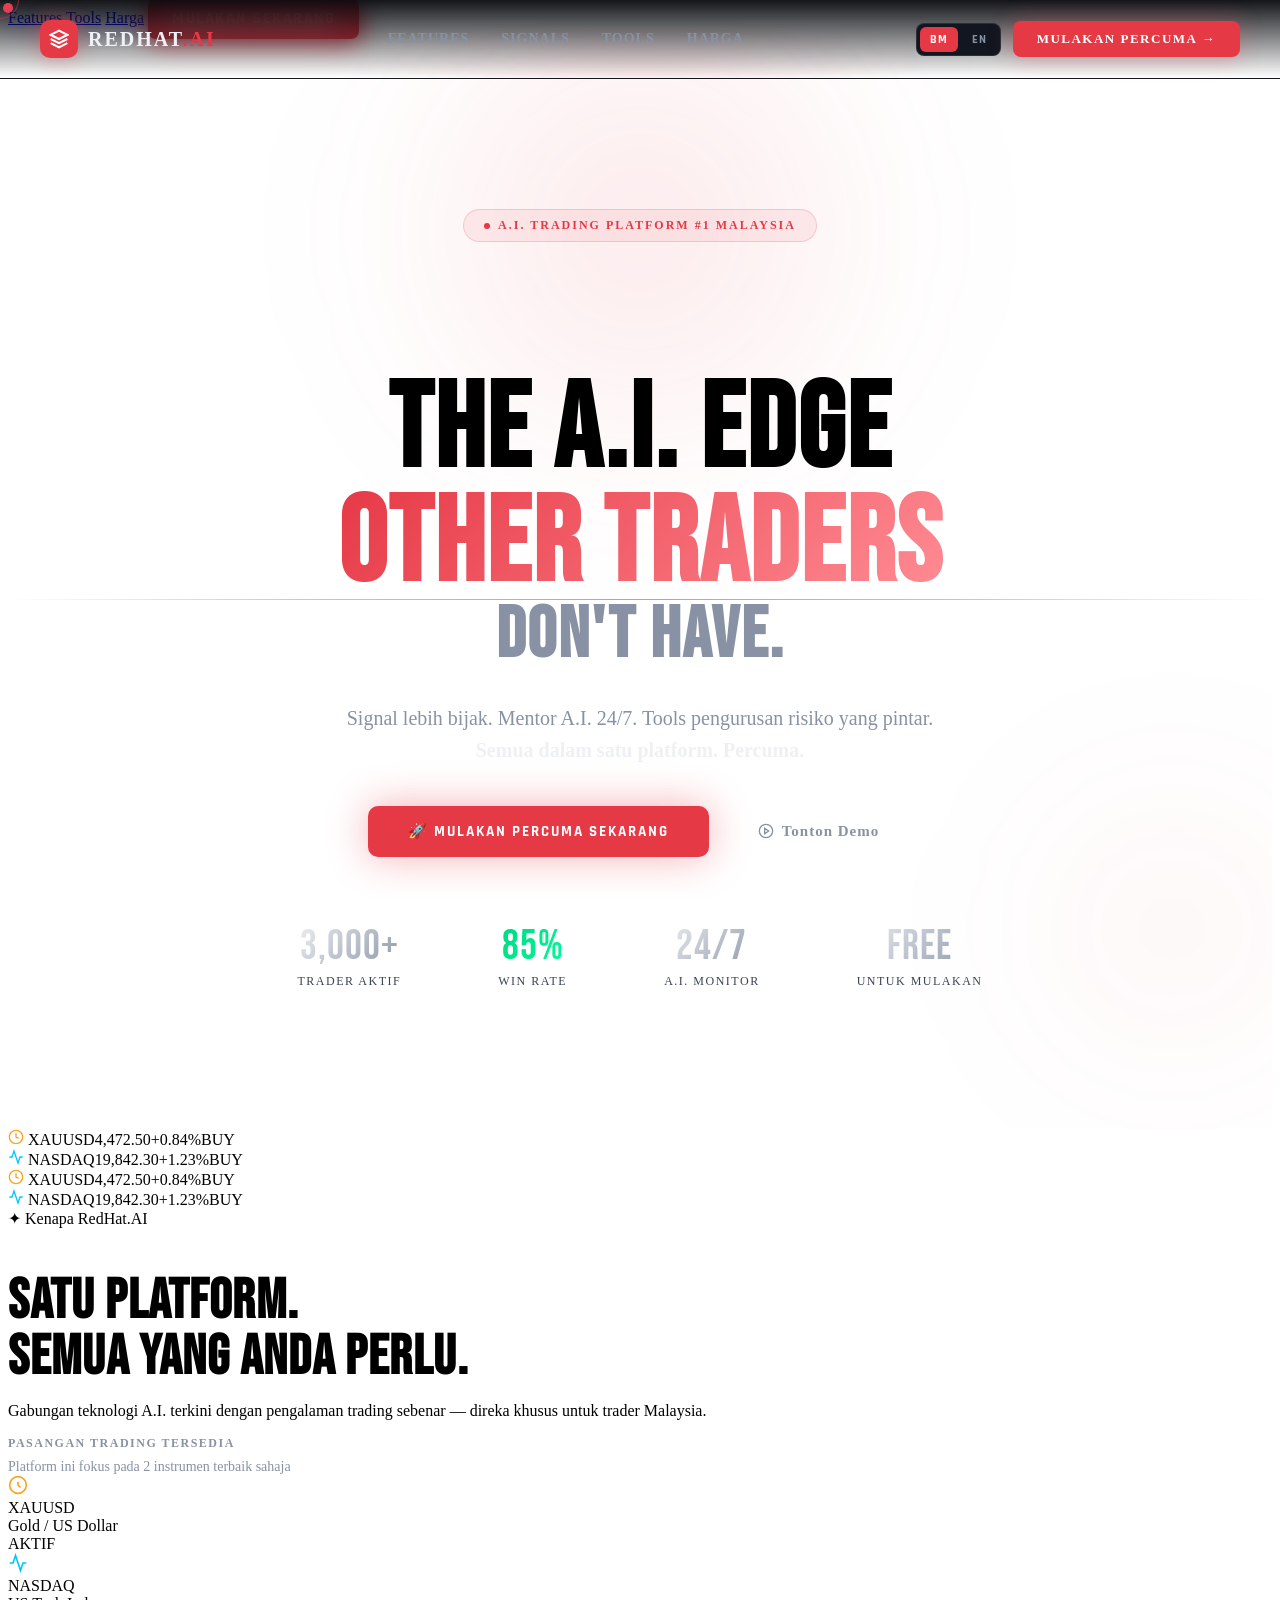
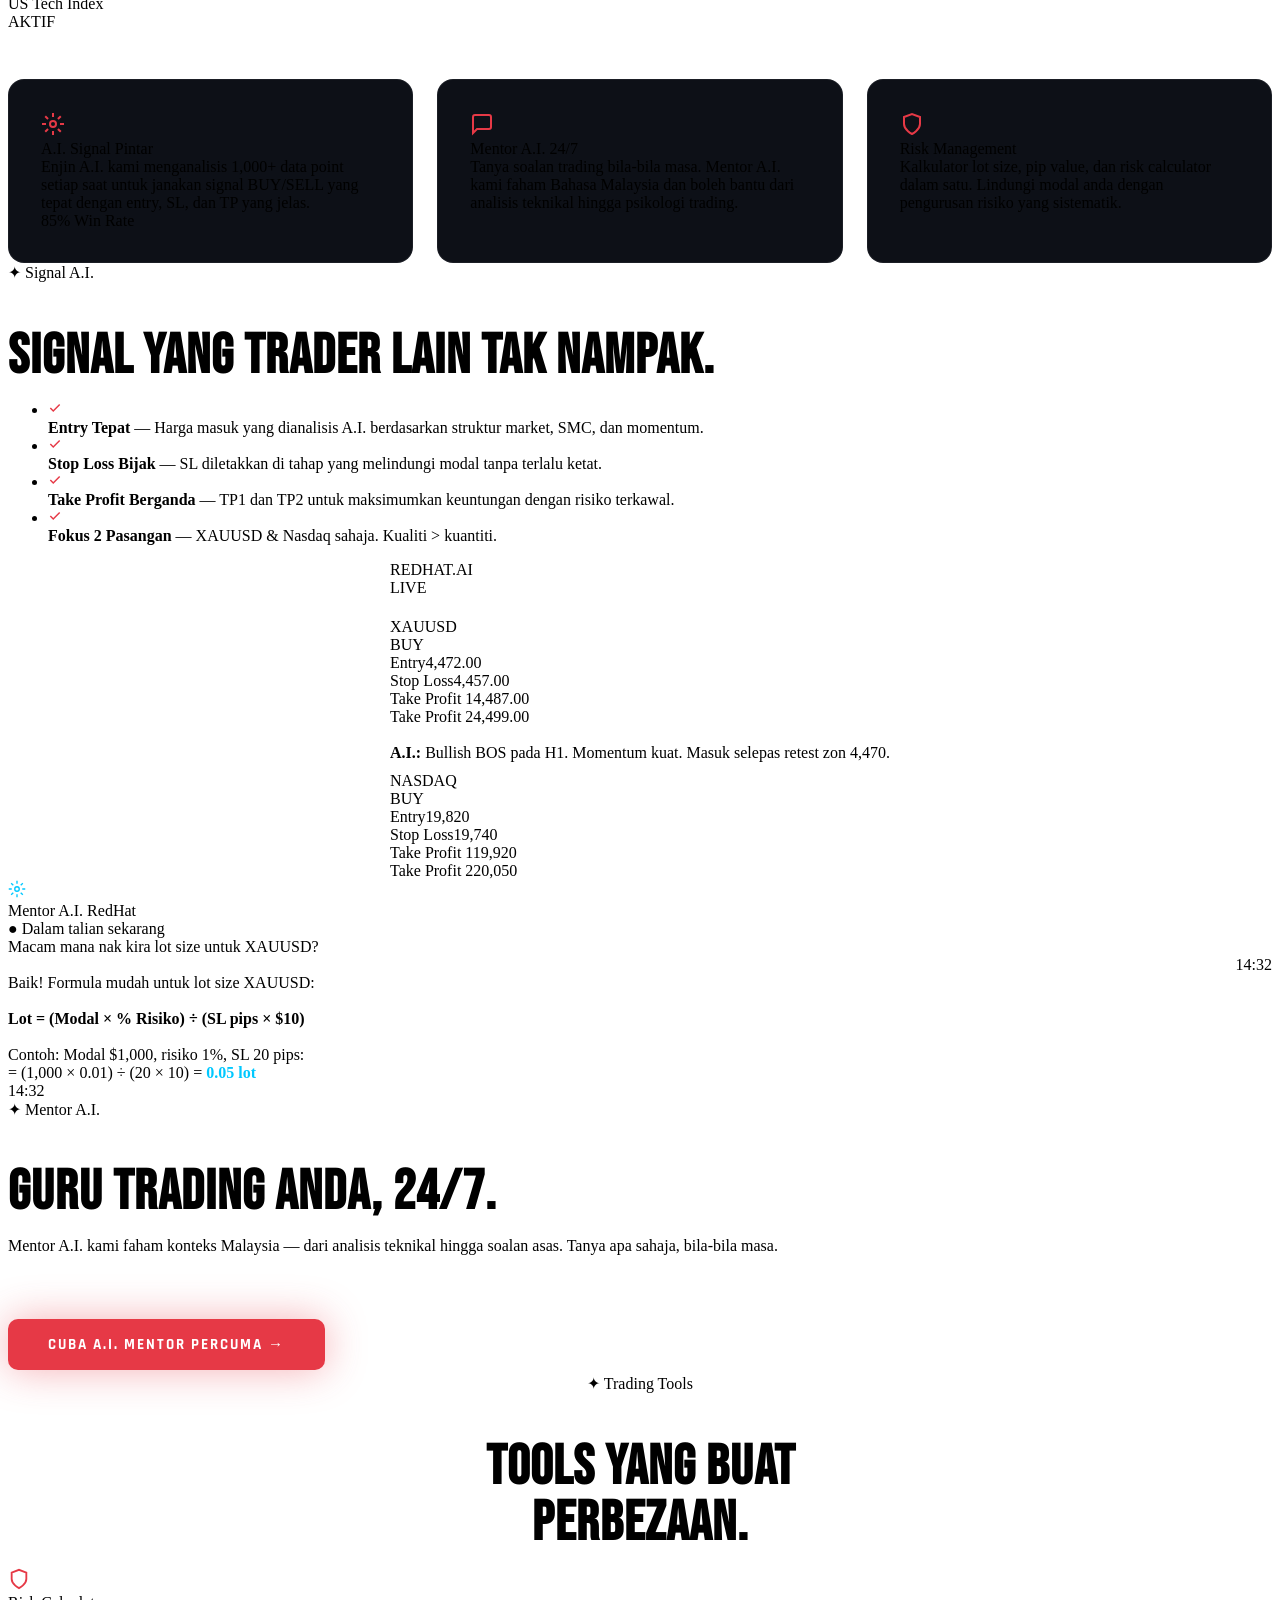
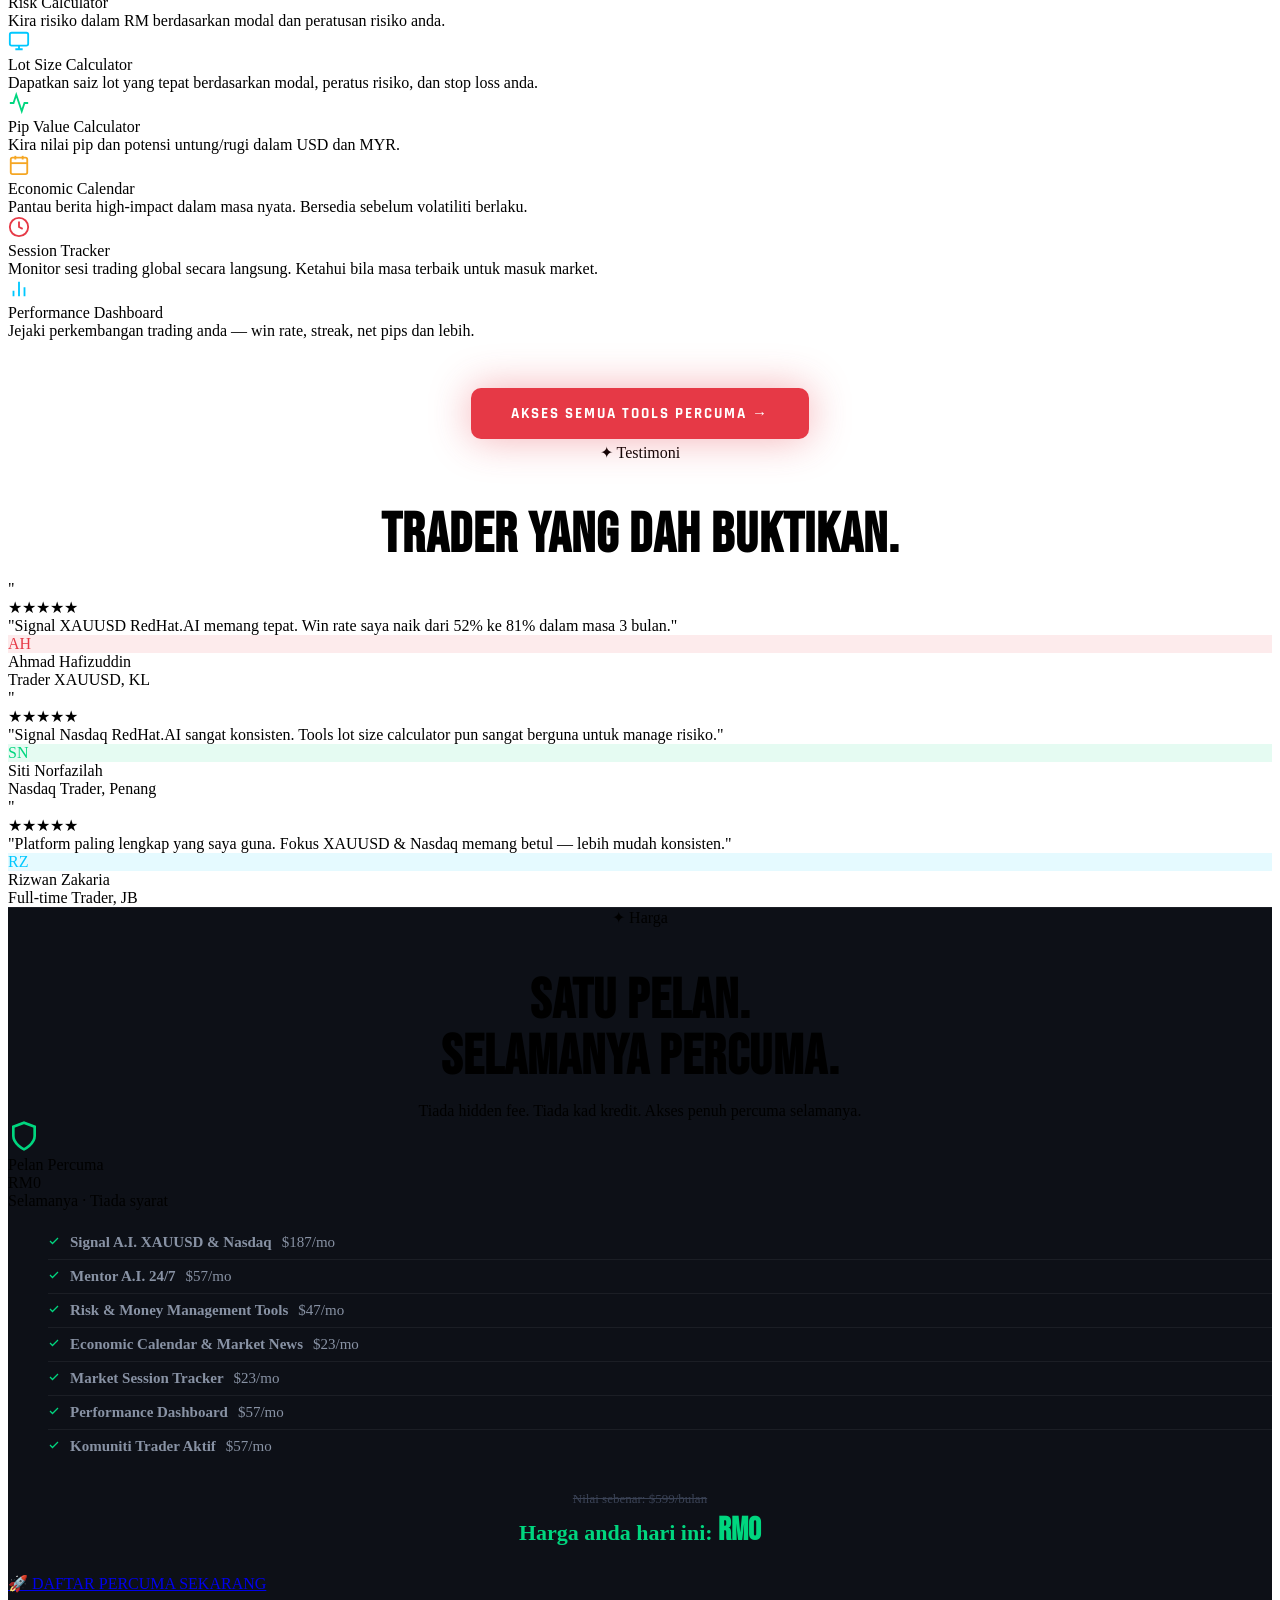
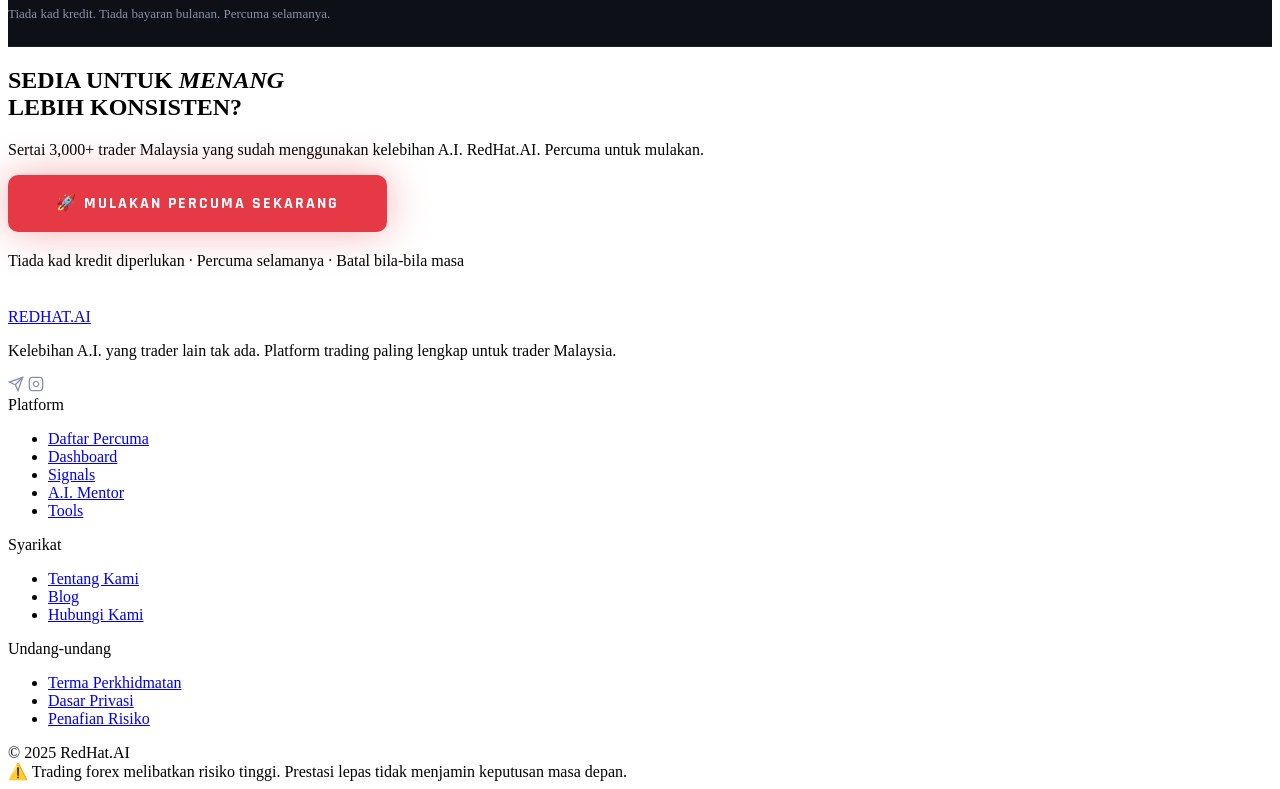
==== index.html @ 0d47ccbd "feat: initial commit — RedHat.AI trading signals platform" ====
<!DOCTYPE html>
<html lang="ms" id="htmlRoot">
<head>
<meta charset="UTF-8">
<meta name="viewport" content="width=device-width, initial-scale=1.0">
<title>RedHat.AI — The A.I. Edge Other Traders Don't Have.</title>
<meta name="description" content="Kelebihan A.I. yang trader lain tak ada. Signal lebih bijak, mentor A.I. 24/7, dan tools pengurusan risiko yang pintar — percuma. Sertai 3,000+ trader sekarang.">
<link rel="preconnect" href="https://fonts.googleapis.com">
<link href="https://fonts.googleapis.com/css2?family=Bebas+Neue&family=Rajdhani:wght@400;500;600;700&family=JetBrains+Mono:wght@400;500&display=swap" rel="stylesheet">
<link rel="stylesheet" href="css/landing.css">
</head>
<body>
<div class="cursor" id="cursor"></div>
<div class="cursor-ring" id="cursorRing"></div>

<div class="mobile-nav" id="mobileNav">
  <a href="#features" data-ms="Features" data-en="Features">Features</a>
  <a href="#tools" data-ms="Tools" data-en="Tools">Tools</a>
  <a href="#pricing" data-ms="Harga" data-en="Pricing">Harga</a>
  <a href="signup.html" class="nav-cta" style="font-family:'Rajdhani',sans-serif;font-size:16px" data-ms="Mulakan Sekarang" data-en="Get Started">Mulakan Sekarang</a>
</div>

<nav id="navbar">
  <a href="index.html" class="nav-logo">
    <div class="nav-logo-icon">
      <svg width="20" height="20" viewBox="0 0 24 24" fill="none" stroke="white" stroke-width="2.5"><path d="M12 2L2 7l10 5 10-5-10-5z"/><path d="M2 17l10 5 10-5"/><path d="M2 12l10 5 10-5"/></svg>
    </div>
    <div class="nav-logo-name">REDHAT<span>.AI</span></div>
  </a>
  <div class="nav-links">
    <a href="#features" class="nav-link" data-ms="Features" data-en="Features">Features</a>
    <a href="#signals" class="nav-link" data-ms="Signals" data-en="Signals">Signals</a>
    <a href="#tools" class="nav-link" data-ms="Tools" data-en="Tools">Tools</a>
    <a href="#pricing" class="nav-link" data-ms="Harga" data-en="Pricing">Harga</a>
  </div>
  <div class="nav-right">
    <div class="lang-switcher">
      <button class="lang-btn active" onclick="setLang('ms')">BM</button>
      <button class="lang-btn" onclick="setLang('en')">EN</button>
    </div>
    <a href="signup.html" class="nav-cta" id="navCta">Mulakan Percuma →</a>
    <div class="nav-mobile-btn" id="mobileBtn" onclick="toggleMobileNav()">
      <span></span><span></span><span></span>
    </div>
  </div>
</nav>

<!-- HERO -->
<section class="hero">
  <div class="hero-grid"></div>
  <div class="glow-orb red"></div>
  <div class="glow-orb red2"></div>
  <div class="scanline"></div>

  <div class="hero-badge">
    <div class="badge-dot"></div>
    <span class="badge-text" data-ms="A.I. Trading Platform #1 Malaysia" data-en="Malaysia's #1 A.I. Trading Platform">A.I. Trading Platform #1 Malaysia</span>
  </div>

  <h1 class="hero-title">
    THE A.I. EDGE
    <span class="line2">OTHER TRADERS</span>
    <span class="line3">DON'T HAVE.</span>
  </h1>

  <p class="hero-sub">
    <span data-ms="Signal lebih bijak. Mentor A.I. 24/7. Tools pengurusan risiko yang pintar." data-en="Smarter signals. 24/7 A.I. Mentor. Intelligent risk management tools.">Signal lebih bijak. Mentor A.I. 24/7. Tools pengurusan risiko yang pintar.</span><br>
    <strong data-ms="Semua dalam satu platform. Percuma." data-en="All in one platform. Completely free.">Semua dalam satu platform. Percuma.</strong>
  </p>

  <div class="hero-actions">
    <a href="signup.html" class="btn-primary" data-ms="🚀 Mulakan Percuma Sekarang" data-en="🚀 Start for Free Now">🚀 Mulakan Percuma Sekarang</a>
    <a href="#features" class="btn-secondary">
      <svg width="16" height="16" viewBox="0 0 24 24" fill="none" stroke="currentColor" stroke-width="2"><circle cx="12" cy="12" r="10"/><polygon points="10,8 16,12 10,16"/></svg>
      <span data-ms="Tonton Demo" data-en="Watch Demo">Tonton Demo</span>
    </a>
  </div>

  <div class="hero-stats">
    <div class="hero-stat">
      <div class="hero-stat-val">3,000+</div>
      <div class="hero-stat-label" data-ms="Trader Aktif" data-en="Active Traders">Trader Aktif</div>
    </div>
    <div class="hero-stat-divider"></div>
    <div class="hero-stat">
      <div class="hero-stat-val green">85%</div>
      <div class="hero-stat-label">Win Rate</div>
    </div>
    <div class="hero-stat-divider"></div>
    <div class="hero-stat">
      <div class="hero-stat-val">24/7</div>
      <div class="hero-stat-label">A.I. Monitor</div>
    </div>
    <div class="hero-stat-divider"></div>
    <div class="hero-stat">
      <div class="hero-stat-val">FREE</div>
      <div class="hero-stat-label" data-ms="Untuk Mulakan" data-en="To Get Started">Untuk Mulakan</div>
    </div>
  </div>
</section>

<!-- TICKER — XAUUSD & Nasdaq only -->
<div class="ticker-wrap">
  <div class="ticker-track" id="tickerTrack">
    <div class="ticker-item">
      <svg width="16" height="16" viewBox="0 0 24 24" fill="none" stroke="var(--gold)" stroke-width="2"><circle cx="12" cy="12" r="10"/><path d="M12 6v6l4 2"/></svg>
      <span class="ticker-pair">XAUUSD</span><span class="ticker-val">4,472.50</span><span class="ticker-change">+0.84%</span><span class="ticker-dir buy">BUY</span>
    </div>
    <div class="ticker-item">
      <svg width="16" height="16" viewBox="0 0 24 24" fill="none" stroke="var(--cyan)" stroke-width="2"><polyline points="22,12 18,12 15,21 9,3 6,12 2,12"/></svg>
      <span class="ticker-pair">NASDAQ</span><span class="ticker-val">19,842.30</span><span class="ticker-change">+1.23%</span><span class="ticker-dir buy">BUY</span>
    </div>
    <div class="ticker-item">
      <svg width="16" height="16" viewBox="0 0 24 24" fill="none" stroke="var(--gold)" stroke-width="2"><circle cx="12" cy="12" r="10"/><path d="M12 6v6l4 2"/></svg>
      <span class="ticker-pair">XAUUSD</span><span class="ticker-val">4,472.50</span><span class="ticker-change">+0.84%</span><span class="ticker-dir buy">BUY</span>
    </div>
    <div class="ticker-item">
      <svg width="16" height="16" viewBox="0 0 24 24" fill="none" stroke="var(--cyan)" stroke-width="2"><polyline points="22,12 18,12 15,21 9,3 6,12 2,12"/></svg>
      <span class="ticker-pair">NASDAQ</span><span class="ticker-val">19,842.30</span><span class="ticker-change">+1.23%</span><span class="ticker-dir buy">BUY</span>
    </div>
  </div>
</div>

<!-- FEATURES -->
<section id="features">
  <div class="container">
    <div class="reveal">
      <div class="section-tag">✦ <span data-ms="Kenapa RedHat.AI" data-en="Why RedHat.AI">Kenapa RedHat.AI</span></div>
      <h2 class="section-title"><span data-ms="SATU PLATFORM." data-en="ONE PLATFORM.">SATU PLATFORM.</span><br><span data-ms="SEMUA YANG ANDA PERLU." data-en="EVERYTHING YOU NEED.">SEMUA YANG ANDA PERLU.</span></h2>
      <p class="section-sub" data-ms="Gabungan teknologi A.I. terkini dengan pengalaman trading sebenar — direka khusus untuk trader Malaysia." data-en="Cutting-edge A.I. technology combined with real trading experience — built specifically for Malaysian traders.">Gabungan teknologi A.I. terkini dengan pengalaman trading sebenar — direka khusus untuk trader Malaysia.</p>
    </div>

    <!-- PAIR HIGHLIGHT -->
    <div class="pair-highlight reveal">
      <div style="flex:1;min-width:200px">
        <div style="font-size:12px;font-weight:700;letter-spacing:1.5px;text-transform:uppercase;color:var(--text2);margin-bottom:8px" data-ms="Pasangan Trading Tersedia" data-en="Available Trading Pairs">Pasangan Trading Tersedia</div>
        <div style="font-size:14px;color:var(--text2)" data-ms="Platform ini fokus pada 2 instrumen terbaik sahaja" data-en="This platform focuses on only the 2 best instruments">Platform ini fokus pada 2 instrumen terbaik sahaja</div>
      </div>
      <div class="pair-chip">
        <svg width="20" height="20" viewBox="0 0 24 24" fill="none" stroke="var(--gold)" stroke-width="2"><circle cx="12" cy="12" r="10"/><path d="M12 8v4l3 3"/></svg>
        <div>
          <div class="pair-chip-name">XAUUSD</div>
          <div class="pair-chip-label">Gold / US Dollar</div>
        </div>
        <div class="pair-chip-badge">AKTIF</div>
      </div>
      <div class="pair-chip">
        <svg width="20" height="20" viewBox="0 0 24 24" fill="none" stroke="var(--cyan)" stroke-width="2"><polyline points="22,12 18,12 15,21 9,3 6,12 2,12"/></svg>
        <div>
          <div class="pair-chip-name">NASDAQ</div>
          <div class="pair-chip-label">US Tech Index</div>
        </div>
        <div class="pair-chip-badge">AKTIF</div>
      </div>
    </div>

    <div class="features-grid reveal">
      <div class="feature-card">
        <div class="feat-icon"><svg width="24" height="24" viewBox="0 0 24 24" fill="none" stroke="var(--red)" stroke-width="2"><circle cx="12" cy="12" r="3"/><path d="M12 1v4M12 19v4M4.22 4.22l2.83 2.83M16.95 16.95l2.83 2.83M1 12h4M19 12h4M4.22 19.78l2.83-2.83M16.95 7.05l2.83-2.83"/></svg></div>
        <div class="feat-title" data-ms="A.I. Signal Pintar" data-en="Smart A.I. Signals">A.I. Signal Pintar</div>
        <div class="feat-desc" data-ms="Enjin A.I. kami menganalisis 1,000+ data point setiap saat untuk janakan signal BUY/SELL yang tepat dengan entry, SL, dan TP yang jelas." data-en="Our A.I. engine analyzes 1,000+ data points every second to generate accurate BUY/SELL signals with clear entry, SL, and TP levels.">Enjin A.I. kami menganalisis 1,000+ data point setiap saat untuk janakan signal BUY/SELL yang tepat dengan entry, SL, dan TP yang jelas.</div>
        <div class="feat-badge">85% Win Rate</div>
      </div>
      <div class="feature-card">
        <div class="feat-icon"><svg width="24" height="24" viewBox="0 0 24 24" fill="none" stroke="var(--red)" stroke-width="2"><path d="M21 15a2 2 0 0 1-2 2H7l-4 4V5a2 2 0 0 1 2-2h14a2 2 0 0 1 2 2z"/></svg></div>
        <div class="feat-title" data-ms="Mentor A.I. 24/7" data-en="24/7 A.I. Mentor">Mentor A.I. 24/7</div>
        <div class="feat-desc" data-ms="Tanya soalan trading bila-bila masa. Mentor A.I. kami faham Bahasa Malaysia dan boleh bantu dari analisis teknikal hingga psikologi trading." data-en="Ask trading questions anytime. Our A.I. Mentor understands Bahasa Malaysia and can help with technical analysis to trading psychology.">Tanya soalan trading bila-bila masa. Mentor A.I. kami faham Bahasa Malaysia dan boleh bantu dari analisis teknikal hingga psikologi trading.</div>
      </div>
      <div class="feature-card">
        <div class="feat-icon"><svg width="24" height="24" viewBox="0 0 24 24" fill="none" stroke="var(--red)" stroke-width="2"><path d="M12 22s8-4 8-10V5l-8-3-8 3v7c0 6 8 10 8 10z"/></svg></div>
        <div class="feat-title" data-ms="Risk Management" data-en="Risk Management">Risk Management</div>
        <div class="feat-desc" data-ms="Kalkulator lot size, pip value, dan risk calculator dalam satu. Lindungi modal anda dengan pengurusan risiko yang sistematik." data-en="Lot size calculator, pip value, and risk calculator in one. Protect your capital with systematic risk management.">Kalkulator lot size, pip value, dan risk calculator dalam satu. Lindungi modal anda dengan pengurusan risiko yang sistematik.</div>
      </div>
    </div>
  </div>
</section>

<!-- SIGNAL SECTION -->
<section id="signals" class="signal-section">
  <div class="container">
    <div class="signal-layout">
      <div class="signal-left reveal">
        <div class="section-tag">✦ Signal A.I.</div>
        <h2 class="section-title"><span data-ms="SIGNAL YANG TRADER LAIN TAK NAMPAK." data-en="SIGNALS OTHER TRADERS CAN'T SEE.">SIGNAL YANG TRADER LAIN TAK NAMPAK.</span></h2>
        <ul class="signal-points">
          <li>
            <div class="sp-icon"><svg width="14" height="14" viewBox="0 0 24 24" fill="none" stroke="var(--red)" stroke-width="2.5"><polyline points="20,6 9,17 4,12"/></svg></div>
            <span><strong data-ms="Entry Tepat" data-en="Precise Entry">Entry Tepat</strong> — <span data-ms="Harga masuk yang dianalisis A.I. berdasarkan struktur market, SMC, dan momentum." data-en="A.I.-analyzed entry price based on market structure, SMC, and momentum.">Harga masuk yang dianalisis A.I. berdasarkan struktur market, SMC, dan momentum.</span></span>
          </li>
          <li>
            <div class="sp-icon"><svg width="14" height="14" viewBox="0 0 24 24" fill="none" stroke="var(--red)" stroke-width="2.5"><polyline points="20,6 9,17 4,12"/></svg></div>
            <span><strong data-ms="Stop Loss Bijak" data-en="Smart Stop Loss">Stop Loss Bijak</strong> — <span data-ms="SL diletakkan di tahap yang melindungi modal tanpa terlalu ketat." data-en="SL placed at levels that protect capital without being too tight.">SL diletakkan di tahap yang melindungi modal tanpa terlalu ketat.</span></span>
          </li>
          <li>
            <div class="sp-icon"><svg width="14" height="14" viewBox="0 0 24 24" fill="none" stroke="var(--red)" stroke-width="2.5"><polyline points="20,6 9,17 4,12"/></svg></div>
            <span><strong data-ms="Take Profit Berganda" data-en="Multiple Take Profits">Take Profit Berganda</strong> — <span data-ms="TP1 dan TP2 untuk maksimumkan keuntungan dengan risiko terkawal." data-en="TP1 and TP2 to maximize profits with controlled risk.">TP1 dan TP2 untuk maksimumkan keuntungan dengan risiko terkawal.</span></span>
          </li>
          <li>
            <div class="sp-icon"><svg width="14" height="14" viewBox="0 0 24 24" fill="none" stroke="var(--red)" stroke-width="2.5"><polyline points="20,6 9,17 4,12"/></svg></div>
            <span><strong data-ms="Fokus 2 Pasangan" data-en="Focus on 2 Pairs">Fokus 2 Pasangan</strong> — <span data-ms="XAUUSD & Nasdaq sahaja. Kualiti > kuantiti." data-en="XAUUSD & Nasdaq only. Quality over quantity.">XAUUSD &amp; Nasdaq sahaja. Kualiti &gt; kuantiti.</span></span>
          </li>
        </ul>
      </div>
      <div class="reveal" style="display:flex;justify-content:center">
        <div class="phone-mockup">
          <div class="phone-notch"></div>
          <div class="phone-header">
            <div class="phone-logo">REDHAT<span>.AI</span></div>
            <div class="live-pill"><div class="live-dot"></div>LIVE</div>
          </div>
          <div class="phone-body">
            <div style="font-size:10px;font-weight:700;letter-spacing:1.5px;text-transform:uppercase;color:rgba(255,255,255,0.3);margin-bottom:10px" data-ms="SIGNAL TERKINI" data-en="LATEST SIGNALS">SIGNAL TERKINI</div>
            <div class="sig-card-mini">
              <div class="sig-top"><div class="sig-pair">XAUUSD</div><div class="sig-buy">BUY</div></div>
              <div class="sig-data">
                <div class="sig-field"><label>Entry</label><span class="e">4,472.00</span></div>
                <div class="sig-field"><label>Stop Loss</label><span class="sl">4,457.00</span></div>
                <div class="sig-field"><label>Take Profit 1</label><span class="tp">4,487.00</span></div>
                <div class="sig-field"><label>Take Profit 2</label><span class="tp">4,499.00</span></div>
              </div>
            </div>
            <div class="ai-row">
              <div class="ai-row-icon"><svg width="10" height="10" viewBox="0 0 24 24" fill="none" stroke="white" stroke-width="2.5"><circle cx="12" cy="12" r="3"/><path d="M12 1v4M12 19v4M4.22 4.22l2.83 2.83M16.95 16.95l2.83 2.83M1 12h4M19 12h4M4.22 19.78l2.83-2.83M16.95 7.05l2.83-2.83"/></svg></div>
              <div class="ai-row-text"><strong>A.I.:</strong> Bullish BOS pada H1. Momentum kuat. Masuk selepas retest zon 4,470.</div>
            </div>
            <div class="sig-card-mini" style="margin-top:10px">
              <div class="sig-top"><div class="sig-pair">NASDAQ</div><div class="sig-buy">BUY</div></div>
              <div class="sig-data">
                <div class="sig-field"><label>Entry</label><span class="e">19,820</span></div>
                <div class="sig-field"><label>Stop Loss</label><span class="sl">19,740</span></div>
                <div class="sig-field"><label>Take Profit 1</label><span class="tp">19,920</span></div>
                <div class="sig-field"><label>Take Profit 2</label><span class="tp">20,050</span></div>
              </div>
            </div>
          </div>
        </div>
      </div>
    </div>
  </div>
</section>

<!-- MENTOR SECTION -->
<section id="mentor">
  <div class="container">
    <div class="mentor-layout">
      <div class="reveal">
        <div class="mentor-chat">
          <div class="mentor-chat-header">
            <div class="mentor-avatar"><svg width="18" height="18" viewBox="0 0 24 24" fill="none" stroke="var(--cyan)" stroke-width="1.8"><circle cx="12" cy="12" r="3"/><path d="M12 1v4M12 19v4M4.22 4.22l2.83 2.83M16.95 16.95l2.83 2.83M1 12h4M19 12h4M4.22 19.78l2.83-2.83M16.95 7.05l2.83-2.83"/></svg></div>
            <div>
              <div class="mentor-chat-name">Mentor A.I. RedHat</div>
              <div class="mentor-chat-status">● <span data-ms="Dalam talian sekarang" data-en="Online now">Dalam talian sekarang</span></div>
            </div>
          </div>
          <div class="chat-msgs">
            <div class="msg-user">
              <div class="msg-bubble-user" data-ms="Macam mana nak kira lot size untuk XAUUSD?" data-en="How do I calculate lot size for XAUUSD?">Macam mana nak kira lot size untuk XAUUSD?</div>
              <div class="msg-time" style="text-align:right">14:32</div>
            </div>
            <div class="msg-ai">
              <div class="msg-bubble-ai">
                <span data-ms="Baik! Formula mudah untuk lot size XAUUSD:" data-en="Sure! Simple formula for XAUUSD lot size:">Baik! Formula mudah untuk lot size XAUUSD:</span><br><br>
                <strong>Lot = (Modal × % Risiko) ÷ (SL pips × $10)</strong><br><br>
                <span data-ms="Contoh: Modal $1,000, risiko 1%, SL 20 pips:" data-en="Example: Capital $1,000, risk 1%, SL 20 pips:">Contoh: Modal $1,000, risiko 1%, SL 20 pips:</span><br>
                = (1,000 × 0.01) ÷ (20 × 10) = <strong style="color:var(--cyan)">0.05 lot</strong>
              </div>
              <div class="msg-time">14:32</div>
            </div>
            <div class="msg-ai">
              <div class="msg-bubble-ai"><div class="typing"><div class="typing-dot"></div><div class="typing-dot"></div><div class="typing-dot"></div></div></div>
            </div>
          </div>
        </div>
      </div>
      <div class="reveal">
        <div class="section-tag">✦ Mentor A.I.</div>
        <h2 class="section-title"><span data-ms="GURU TRADING ANDA, 24/7." data-en="YOUR TRADING MENTOR, 24/7.">GURU TRADING ANDA, 24/7.</span></h2>
        <p class="section-sub" style="margin-bottom:32px" data-ms="Mentor A.I. kami faham konteks Malaysia — dari analisis teknikal hingga soalan asas. Tanya apa sahaja, bila-bila masa." data-en="Our A.I. Mentor understands Malaysian context — from technical analysis to basic questions. Ask anything, anytime.">Mentor A.I. kami faham konteks Malaysia — dari analisis teknikal hingga soalan asas. Tanya apa sahaja, bila-bila masa.</p>
        <a href="signup.html" class="btn-primary" style="display:inline-block;margin-top:32px" data-ms="Cuba A.I. Mentor Percuma →" data-en="Try A.I. Mentor Free →">Cuba A.I. Mentor Percuma →</a>
      </div>
    </div>
  </div>
</section>

<!-- TOOLS SECTION -->
<section id="tools" class="tools-section">
  <div class="container">
    <div class="reveal" style="text-align:center">
      <div class="section-tag">✦ Trading Tools</div>
      <h2 class="section-title"><span data-ms="TOOLS YANG BUAT" data-en="TOOLS THAT MAKE">TOOLS YANG BUAT</span><br><span data-ms="PERBEZAAN." data-en="THE DIFFERENCE.">PERBEZAAN.</span></h2>
    </div>
    <div class="tools-grid reveal">
      <div class="tool-card">
        <div class="tool-icon red"><svg width="22" height="22" viewBox="0 0 24 24" fill="none" stroke="var(--red)" stroke-width="2"><path d="M12 22s8-4 8-10V5l-8-3-8 3v7c0 6 8 10 8 10z"/></svg></div>
        <div class="tool-name" data-ms="Risk Calculator" data-en="Risk Calculator">Risk Calculator</div>
        <div class="tool-desc" data-ms="Kira risiko dalam RM berdasarkan modal dan peratusan risiko anda." data-en="Calculate risk in RM based on your capital and risk percentage.">Kira risiko dalam RM berdasarkan modal dan peratusan risiko anda.</div>
      </div>
      <div class="tool-card">
        <div class="tool-icon cyan"><svg width="22" height="22" viewBox="0 0 24 24" fill="none" stroke="var(--cyan)" stroke-width="2"><rect x="2" y="3" width="20" height="14" rx="2"/><path d="M8 21h8M12 17v4"/></svg></div>
        <div class="tool-name" data-ms="Lot Size Calculator" data-en="Lot Size Calculator">Lot Size Calculator</div>
        <div class="tool-desc" data-ms="Dapatkan saiz lot yang tepat berdasarkan modal, peratus risiko, dan stop loss anda." data-en="Get the exact lot size based on your capital, risk percentage, and stop loss.">Dapatkan saiz lot yang tepat berdasarkan modal, peratus risiko, dan stop loss anda.</div>
      </div>
      <div class="tool-card">
        <div class="tool-icon green"><svg width="22" height="22" viewBox="0 0 24 24" fill="none" stroke="var(--green)" stroke-width="2"><polyline points="22,12 18,12 15,21 9,3 6,12 2,12"/></svg></div>
        <div class="tool-name" data-ms="Pip Value Calculator" data-en="Pip Value Calculator">Pip Value Calculator</div>
        <div class="tool-desc" data-ms="Kira nilai pip dan potensi untung/rugi dalam USD dan MYR." data-en="Calculate pip value and potential profit/loss in USD and MYR.">Kira nilai pip dan potensi untung/rugi dalam USD dan MYR.</div>
      </div>
      <div class="tool-card">
        <div class="tool-icon gold"><svg width="22" height="22" viewBox="0 0 24 24" fill="none" stroke="var(--gold)" stroke-width="2"><rect x="3" y="4" width="18" height="18" rx="2"/><line x1="16" y1="2" x2="16" y2="6"/><line x1="8" y1="2" x2="8" y2="6"/><line x1="3" y1="10" x2="21" y2="10"/></svg></div>
        <div class="tool-name" data-ms="Economic Calendar" data-en="Economic Calendar">Economic Calendar</div>
        <div class="tool-desc" data-ms="Pantau berita high-impact dalam masa nyata. Bersedia sebelum volatiliti berlaku." data-en="Monitor high-impact news in real time. Be prepared before volatility strikes.">Pantau berita high-impact dalam masa nyata. Bersedia sebelum volatiliti berlaku.</div>
      </div>
      <div class="tool-card">
        <div class="tool-icon red"><svg width="22" height="22" viewBox="0 0 24 24" fill="none" stroke="var(--red)" stroke-width="2"><circle cx="12" cy="12" r="10"/><polyline points="12 6 12 12 16 14"/></svg></div>
        <div class="tool-name" data-ms="Session Tracker" data-en="Session Tracker">Session Tracker</div>
        <div class="tool-desc" data-ms="Monitor sesi trading global secara langsung. Ketahui bila masa terbaik untuk masuk market." data-en="Monitor global trading sessions live. Know the best time to enter the market.">Monitor sesi trading global secara langsung. Ketahui bila masa terbaik untuk masuk market.</div>
      </div>
      <div class="tool-card">
        <div class="tool-icon cyan"><svg width="22" height="22" viewBox="0 0 24 24" fill="none" stroke="var(--cyan)" stroke-width="2"><path d="M18 20V10M12 20V4M6 20v-6"/></svg></div>
        <div class="tool-name" data-ms="Performance Dashboard" data-en="Performance Dashboard">Performance Dashboard</div>
        <div class="tool-desc" data-ms="Jejaki perkembangan trading anda — win rate, streak, net pips dan lebih." data-en="Track your trading progress — win rate, streak, net pips and more.">Jejaki perkembangan trading anda — win rate, streak, net pips dan lebih.</div>
      </div>
    </div>
    <div style="text-align:center;margin-top:48px" class="reveal">
      <a href="signup.html" class="btn-primary" data-ms="Akses Semua Tools Percuma →" data-en="Access All Tools Free →">Akses Semua Tools Percuma →</a>
    </div>
  </div>
</section>

<!-- TESTIMONIALS -->
<section>
  <div class="container">
    <div class="reveal" style="text-align:center">
      <div class="section-tag">✦ <span data-ms="Testimoni" data-en="Testimonials">Testimoni</span></div>
      <h2 class="section-title"><span data-ms="TRADER YANG DAH BUKTIKAN." data-en="TRADERS WHO HAVE PROVEN IT.">TRADER YANG DAH BUKTIKAN.</span></h2>
    </div>
    <div class="testi-grid reveal">
      <div class="testi-card">
        <div class="testi-quote">"</div>
        <div class="testi-stars">★★★★★</div>
        <div class="testi-text">"Signal XAUUSD RedHat.AI memang tepat. Win rate saya naik dari 52% ke 81% dalam masa 3 bulan."</div>
        <div class="testi-author">
          <div class="testi-avatar" style="background:rgba(230,57,70,0.1);color:var(--red)">AH</div>
          <div><div class="testi-name">Ahmad Hafizuddin</div><div class="testi-role">Trader XAUUSD, KL</div></div>
        </div>
      </div>
      <div class="testi-card" style="border-color:rgba(230,57,70,0.15)">
        <div class="testi-quote">"</div>
        <div class="testi-stars">★★★★★</div>
        <div class="testi-text">"Signal Nasdaq RedHat.AI sangat konsisten. Tools lot size calculator pun sangat berguna untuk manage risiko."</div>
        <div class="testi-author">
          <div class="testi-avatar" style="background:rgba(0,214,127,0.1);color:var(--green)">SN</div>
          <div><div class="testi-name">Siti Norfazilah</div><div class="testi-role">Nasdaq Trader, Penang</div></div>
        </div>
      </div>
      <div class="testi-card">
        <div class="testi-quote">"</div>
        <div class="testi-stars">★★★★★</div>
        <div class="testi-text">"Platform paling lengkap yang saya guna. Fokus XAUUSD &amp; Nasdaq memang betul — lebih mudah konsisten."</div>
        <div class="testi-author">
          <div class="testi-avatar" style="background:rgba(0,200,255,0.1);color:var(--cyan)">RZ</div>
          <div><div class="testi-name">Rizwan Zakaria</div><div class="testi-role">Full-time Trader, JB</div></div>
        </div>
      </div>
    </div>
  </div>
</section>

<!-- PRICING — FREE ONLY -->
<section id="pricing" style="background:var(--bg2);border-top:1px solid var(--border);border-bottom:1px solid var(--border)">
  <div class="container">
    <div class="reveal" style="text-align:center">
      <div class="section-tag">✦ <span data-ms="Harga" data-en="Pricing">Harga</span></div>
      <h2 class="section-title"><span data-ms="SATU PELAN." data-en="ONE PLAN.">SATU PELAN.</span><br><span data-ms="SELAMANYA PERCUMA." data-en="FOREVER FREE.">SELAMANYA PERCUMA.</span></h2>
      <p class="section-sub" style="margin:0 auto" data-ms="Tiada hidden fee. Tiada kad kredit. Akses penuh percuma selamanya." data-en="No hidden fees. No credit card. Full access completely free forever.">Tiada hidden fee. Tiada kad kredit. Akses penuh percuma selamanya.</p>
    </div>

    <div class="pricing-single reveal">
      <div class="price-card-free">
        <div class="price-free-icon">
          <svg width="32" height="32" viewBox="0 0 24 24" fill="none" stroke="var(--green)" stroke-width="2"><path d="M12 22s8-4 8-10V5l-8-3-8 3v7c0 6 8 10 8 10z"/></svg>
        </div>
        <div class="price-tier" data-ms="Pelan Percuma" data-en="Free Plan">Pelan Percuma</div>
        <div class="price-val">RM0</div>
        <div class="price-period" data-ms="Selamanya · Tiada syarat" data-en="Forever · No strings attached">Selamanya · Tiada syarat</div>

        <ul class="price-features">
          <li>
            <div class="pf-check"><svg width="12" height="12" viewBox="0 0 24 24" fill="none" stroke="var(--green)" stroke-width="2.5"><polyline points="20,6 9,17 4,12"/></svg></div>
            <span><strong data-ms="Signal A.I. XAUUSD & Nasdaq" data-en="A.I. Signals — XAUUSD & Nasdaq">Signal A.I. XAUUSD &amp; Nasdaq</strong></span>
            <span class="price-what-val">$187/mo</span>
          </li>
          <li>
            <div class="pf-check"><svg width="12" height="12" viewBox="0 0 24 24" fill="none" stroke="var(--green)" stroke-width="2.5"><polyline points="20,6 9,17 4,12"/></svg></div>
            <span><strong data-ms="Mentor A.I. 24/7" data-en="24/7 A.I. Mentor">Mentor A.I. 24/7</strong></span>
            <span class="price-what-val">$57/mo</span>
          </li>
          <li>
            <div class="pf-check"><svg width="12" height="12" viewBox="0 0 24 24" fill="none" stroke="var(--green)" stroke-width="2.5"><polyline points="20,6 9,17 4,12"/></svg></div>
            <span><strong data-ms="Risk & Money Management Tools" data-en="Risk & Money Management Tools">Risk &amp; Money Management Tools</strong></span>
            <span class="price-what-val">$47/mo</span>
          </li>
          <li>
            <div class="pf-check"><svg width="12" height="12" viewBox="0 0 24 24" fill="none" stroke="var(--green)" stroke-width="2.5"><polyline points="20,6 9,17 4,12"/></svg></div>
            <span><strong data-ms="Economic Calendar & Market News" data-en="Economic Calendar & Market News">Economic Calendar &amp; Market News</strong></span>
            <span class="price-what-val">$23/mo</span>
          </li>
          <li>
            <div class="pf-check"><svg width="12" height="12" viewBox="0 0 24 24" fill="none" stroke="var(--green)" stroke-width="2.5"><polyline points="20,6 9,17 4,12"/></svg></div>
            <span><strong data-ms="Market Session Tracker" data-en="Market Session Tracker">Market Session Tracker</strong></span>
            <span class="price-what-val">$23/mo</span>
          </li>
          <li>
            <div class="pf-check"><svg width="12" height="12" viewBox="0 0 24 24" fill="none" stroke="var(--green)" stroke-width="2.5"><polyline points="20,6 9,17 4,12"/></svg></div>
            <span><strong data-ms="Performance Dashboard" data-en="Performance Dashboard">Performance Dashboard</strong></span>
            <span class="price-what-val">$57/mo</span>
          </li>
          <li>
            <div class="pf-check"><svg width="12" height="12" viewBox="0 0 24 24" fill="none" stroke="var(--green)" stroke-width="2.5"><polyline points="20,6 9,17 4,12"/></svg></div>
            <span><strong data-ms="Komuniti Trader Aktif" data-en="Active Trader Community">Komuniti Trader Aktif</strong></span>
            <span class="price-what-val">$57/mo</span>
          </li>
        </ul>

        <div style="text-align:center;margin-bottom:24px">
          <div style="font-size:13px;color:var(--text3);text-decoration:line-through;margin-bottom:4px" data-ms="Nilai sebenar: $599/bulan" data-en="Real value: $599/month">Nilai sebenar: $599/bulan</div>
          <div style="font-size:22px;font-weight:700;color:var(--green)" data-ms="Harga anda hari ini: RM0" data-en="Your price today: RM0">Harga anda hari ini: <span style="font-family:'Bebas Neue',sans-serif;font-size:32px">RM0</span></div>
        </div>

        <a href="signup.html" class="price-btn-free" data-ms="🚀 DAFTAR PERCUMA SEKARANG" data-en="🚀 SIGN UP FREE NOW">🚀 DAFTAR PERCUMA SEKARANG</a>
        <p class="price-note" data-ms="Tiada kad kredit. Tiada bayaran bulanan. Percuma selamanya." data-en="No credit card. No monthly fees. Free forever.">Tiada kad kredit. Tiada bayaran bulanan. Percuma selamanya.</p>
      </div>
    </div>
  </div>
</section>

<!-- CTA -->
<section class="cta-section">
  <div class="container">
    <div class="reveal">
      <h2 class="cta-title"><span data-ms="SEDIA UNTUK " data-en="READY TO ">SEDIA UNTUK </span><em data-ms="MENANG" data-en="WIN">MENANG</em><br><span data-ms="LEBIH KONSISTEN?" data-en="MORE CONSISTENTLY?">LEBIH KONSISTEN?</span></h2>
      <p class="cta-sub" data-ms="Sertai 3,000+ trader Malaysia yang sudah menggunakan kelebihan A.I. RedHat.AI. Percuma untuk mulakan." data-en="Join 3,000+ Malaysian traders already using the RedHat.AI advantage. Free to start.">Sertai 3,000+ trader Malaysia yang sudah menggunakan kelebihan A.I. RedHat.AI. Percuma untuk mulakan.</p>
      <div class="cta-actions">
        <a href="signup.html" class="btn-primary" style="font-size:16px;padding:18px 48px" data-ms="🚀 Mulakan Percuma Sekarang" data-en="🚀 Start Free Now">🚀 Mulakan Percuma Sekarang</a>
      </div>
      <p class="cta-note" data-ms="Tiada kad kredit diperlukan · Percuma selamanya · Batal bila-bila masa" data-en="No credit card required · Free forever · Cancel anytime">Tiada kad kredit diperlukan · Percuma selamanya · Batal bila-bila masa</p>
    </div>
  </div>
</section>

<!-- FOOTER -->
<footer>
  <div class="footer-inner">
    <div>
      <a href="index.html" class="footer-brand-logo">
        <div class="footer-brand-icon"><svg width="18" height="18" viewBox="0 0 24 24" fill="none" stroke="white" stroke-width="2.5"><path d="M12 2L2 7l10 5 10-5-10-5z"/><path d="M2 17l10 5 10-5"/><path d="M2 12l10 5 10-5"/></svg></div>
        <div class="footer-brand-name">REDHAT<span>.AI</span></div>
      </a>
      <p class="footer-desc" data-ms="Kelebihan A.I. yang trader lain tak ada. Platform trading paling lengkap untuk trader Malaysia." data-en="The A.I. edge other traders don't have. The most complete trading platform for Malaysian traders.">Kelebihan A.I. yang trader lain tak ada. Platform trading paling lengkap untuk trader Malaysia.</p>
      <div class="footer-socials">
        <a href="#" class="social-btn" title="Telegram"><svg width="16" height="16" viewBox="0 0 24 24" fill="none" stroke="var(--text2)" stroke-width="2"><line x1="22" y1="2" x2="11" y2="13"/><polygon points="22 2 15 22 11 13 2 9 22 2"/></svg></a>
        <a href="#" class="social-btn" title="Instagram"><svg width="16" height="16" viewBox="0 0 24 24" fill="none" stroke="var(--text2)" stroke-width="2"><rect x="2" y="2" width="20" height="20" rx="5"/><path d="M16 11.37A4 4 0 1 1 12.63 8 4 4 0 0 1 16 11.37z"/><line x1="17.5" y1="6.5" x2="17.51" y2="6.5"/></svg></a>
      </div>
    </div>
    <div>
      <div class="footer-col-title" data-ms="Platform" data-en="Platform">Platform</div>
      <ul class="footer-links">
        <li><a href="signup.html" data-ms="Daftar Percuma" data-en="Sign Up Free">Daftar Percuma</a></li>
        <li><a href="pages/home.html">Dashboard</a></li>
        <li><a href="pages/signals.html">Signals</a></li>
        <li><a href="pages/mentor.html">A.I. Mentor</a></li>
        <li><a href="pages/tools.html">Tools</a></li>
      </ul>
    </div>
    <div>
      <div class="footer-col-title" data-ms="Syarikat" data-en="Company">Syarikat</div>
      <ul class="footer-links">
        <li><a href="#" data-ms="Tentang Kami" data-en="About Us">Tentang Kami</a></li>
        <li><a href="#" data-ms="Blog" data-en="Blog">Blog</a></li>
        <li><a href="#" data-ms="Hubungi Kami" data-en="Contact Us">Hubungi Kami</a></li>
      </ul>
    </div>
    <div>
      <div class="footer-col-title" data-ms="Undang-undang" data-en="Legal">Undang-undang</div>
      <ul class="footer-links">
        <li><a href="#" data-ms="Terma Perkhidmatan" data-en="Terms of Service">Terma Perkhidmatan</a></li>
        <li><a href="#" data-ms="Dasar Privasi" data-en="Privacy Policy">Dasar Privasi</a></li>
        <li><a href="#" data-ms="Penafian Risiko" data-en="Risk Disclaimer">Penafian Risiko</a></li>
      </ul>
    </div>
  </div>
  <div class="footer-bottom">
    <div class="footer-copy">© 2025 RedHat.AI</div>
    <div class="footer-disclaimer" data-ms="⚠️ Trading forex melibatkan risiko tinggi. Prestasi lepas tidak menjamin keputusan masa depan." data-en="⚠️ Trading involves high risk. Past performance does not guarantee future results.">⚠️ Trading forex melibatkan risiko tinggi. Prestasi lepas tidak menjamin keputusan masa depan.</div>
  </div>
</footer>

<script>
// CURSOR
const cursor=document.getElementById('cursor'),ring=document.getElementById('cursorRing');
let mx=0,my=0,rx=0,ry=0;
document.addEventListener('mousemove',e=>{mx=e.clientX;my=e.clientY;cursor.style.left=mx+'px';cursor.style.top=my+'px'});
function animRing(){rx+=(mx-rx)*0.12;ry+=(my-ry)*0.12;ring.style.left=rx+'px';ring.style.top=ry+'px';requestAnimationFrame(animRing)}
animRing();
document.querySelectorAll('a,button,.feature-card,.tool-card,.testi-card,.price-card-free').forEach(el=>{
  el.addEventListener('mouseenter',()=>{cursor.classList.add('hover');ring.classList.add('hover')});
  el.addEventListener('mouseleave',()=>{cursor.classList.remove('hover');ring.classList.remove('hover')});
});

// NAV SCROLL
window.addEventListener('scroll',()=>document.getElementById('navbar').classList.toggle('scrolled',scrollY>50));

// MOBILE NAV
function toggleMobileNav(){document.getElementById('mobileNav').classList.toggle('open')}
document.getElementById('mobileNav').querySelectorAll('a').forEach(a=>a.addEventListener('click',()=>document.getElementById('mobileNav').classList.remove('open')));

// SMOOTH SCROLL
document.querySelectorAll('a[href^="#"]').forEach(a=>{
  a.addEventListener('click',e=>{e.preventDefault();const t=document.querySelector(a.getAttribute('href'));if(t)t.scrollIntoView({behavior:'smooth'})});
});

// REVEAL
const io=new IntersectionObserver((entries)=>{
  entries.forEach((e,i)=>{if(e.isIntersecting){setTimeout(()=>e.target.classList.add('visible'),i*80);io.unobserve(e.target)}});
},{threshold:0.1});
document.querySelectorAll('.reveal').forEach(el=>io.observe(el));

// CURSOR HIDE ON MOBILE
if('ontouchstart' in window){cursor.style.display='none';ring.style.display='none';document.body.style.cursor='auto'}

// LANGUAGE SWITCHER
let currentLang = 'ms';
function setLang(lang) {
  currentLang = lang;
  document.getElementById('htmlRoot').lang = lang;
  document.querySelectorAll('.lang-btn').forEach(b=>{
    b.classList.toggle('active', b.textContent.toLowerCase().includes(lang==='ms'?'bm':'en'));
  });
  document.querySelectorAll('[data-ms],[data-en]').forEach(el=>{
    const val = el.getAttribute('data-'+lang);
    if(val) el.textContent = val;
  });
  // Nav CTA
  const cta = document.getElementById('navCta');
  cta.textContent = lang==='ms' ? 'Mulakan Percuma →' : 'Start Free →';
}
</script>
<script>
// Cursor effect
const cursor = document.createElement('div');
const cursorRing = document.createElement('div');
cursor.className = 'cursor';
cursorRing.className = 'cursor-ring';
document.body.appendChild(cursor);
document.body.appendChild(cursorRing);
document.addEventListener('mousemove', e => {
  cursor.style.left = e.clientX + 'px';
  cursor.style.top = e.clientY + 'px';
  cursorRing.style.left = e.clientX + 'px';
  cursorRing.style.top = e.clientY + 'px';
});
document.querySelectorAll('a, button').forEach(el => {
  el.addEventListener('mouseenter', () => { cursor.classList.add('hover'); cursorRing.classList.add('hover'); });
  el.addEventListener('mouseleave', () => { cursor.classList.remove('hover'); cursorRing.classList.remove('hover'); });
});
// Nav scroll
window.addEventListener('scroll', () => {
  const nav = document.querySelector('nav');
  if(nav) nav.classList.toggle('scrolled', window.scrollY > 20);
});
// FAQ toggle
document.querySelectorAll('.faq-question').forEach(q => {
  q.addEventListener('click', () => {
    const ans = q.nextElementSibling;
    ans.classList.toggle('open');
  });
});
</script>
</body>
</html>
---- css/landing.css ----
/* ═══════════════════════════════════════════
   RedHat.AI — Landing Page Styles
   ═══════════════════════════════════════════ */

@import url('variables.css');

/* ── CURSOR ── */
.cursor {
  position: fixed;
  width: 10px; height: 10px;
  background: var(--red);
  border-radius: 50%;
  pointer-events: none;
  z-index: 9999;
  transform: translate(-50%, -50%);
  transition: width 0.2s, height 0.2s, background 0.2s;
  mix-blend-mode: screen;
}

.cursor-ring {
  position: fixed;
  width: 36px; height: 36px;
  border: 1px solid rgba(230, 57, 70, 0.5);
  border-radius: 50%;
  pointer-events: none;
  z-index: 9998;
  transform: translate(-50%, -50%);
  transition: transform 0.12s ease-out, width 0.2s, height 0.2s, opacity 0.2s;
}

.cursor.hover { width: 20px; height: 20px; }
.cursor-ring.hover { width: 56px; height: 56px; opacity: 0.4; }

body { cursor: none; }

/* ── LANG SWITCHER ── */
.lang-switcher {
  display: flex;
  align-items: center;
  gap: 4px;
  background: var(--bg3);
  border: 1px solid var(--border2);
  border-radius: 8px;
  padding: 3px;
}

.lang-btn {
  padding: 5px 10px;
  border-radius: 6px;
  border: none;
  background: transparent;
  font-family: 'Rajdhani', sans-serif;
  font-size: 12px;
  font-weight: 700;
  letter-spacing: 1px;
  color: var(--text2);
  cursor: pointer;
  transition: all 0.2s;
}

.lang-btn.active { background: var(--red); color: white; }

/* ── NAV ── */
nav {
  position: fixed;
  top: 0; left: 0; right: 0;
  z-index: 100;
  padding: 20px 40px;
  display: flex;
  align-items: center;
  justify-content: space-between;
  background: linear-gradient(180deg, rgba(7, 9, 13, 0.95) 0%, transparent 100%);
  backdrop-filter: blur(12px);
  border-bottom: 1px solid transparent;
  transition: border-color 0.3s, background 0.3s;
}

nav.scrolled {
  border-bottom-color: var(--border);
  background: rgba(7, 9, 13, 0.96);
}

.nav-logo { display: flex; align-items: center; gap: 10px; text-decoration: none; }

.nav-logo-icon {
  width: 38px; height: 38px;
  background: var(--red);
  border-radius: 10px;
  display: flex; align-items: center; justify-content: center;
  box-shadow: 0 0 20px rgba(230, 57, 70, 0.4);
}

.nav-logo-name {
  font-size: 20px;
  font-weight: 700;
  letter-spacing: 2px;
  color: var(--text);
}

.nav-logo-name span { color: var(--red); }

.nav-links { display: flex; align-items: center; gap: 32px; }

.nav-link {
  color: var(--text2);
  font-size: 14px;
  font-weight: 600;
  letter-spacing: 1px;
  text-decoration: none;
  text-transform: uppercase;
  transition: color 0.2s;
  position: relative;
}

.nav-link::after {
  content: '';
  position: absolute;
  bottom: -4px; left: 0; right: 0;
  height: 1px;
  background: var(--red);
  transform: scaleX(0);
  transition: transform 0.2s;
}

.nav-link:hover { color: var(--text); }
.nav-link:hover::after { transform: scaleX(1); }

.nav-cta {
  background: var(--red);
  color: white;
  padding: 10px 24px;
  border-radius: 8px;
  font-size: 13px;
  font-weight: 700;
  letter-spacing: 1.5px;
  text-transform: uppercase;
  text-decoration: none;
  transition: all 0.2s;
  box-shadow: 0 0 24px rgba(230, 57, 70, 0.3);
}

.nav-cta:hover {
  background: var(--red2);
  box-shadow: 0 0 36px rgba(230, 57, 70, 0.5);
  transform: translateY(-1px);
}

.nav-right { display: flex; align-items: center; gap: 12px; }

.nav-mobile-btn {
  display: none;
  flex-direction: column;
  gap: 5px;
  cursor: pointer;
  padding: 4px;
}

.nav-mobile-btn span {
  width: 24px; height: 2px;
  background: var(--text2);
  border-radius: 2px;
  transition: all 0.3s;
}

/* ── HERO ── */
.hero {
  min-height: 100vh;
  display: flex;
  flex-direction: column;
  align-items: center;
  justify-content: center;
  text-align: center;
  padding: 120px 24px 80px;
  position: relative;
  overflow: hidden;
}

.hero-grid {
  position: absolute;
  inset: 0;
  background-image:
    linear-gradient(rgba(255,255,255,0.03) 1px, transparent 1px),
    linear-gradient(90deg, rgba(255,255,255,0.03) 1px, transparent 1px);
  background-size: 60px 60px;
  mask-image: radial-gradient(ellipse 80% 60% at 50% 50%, black 30%, transparent 100%);
}

.glow-orb {
  position: absolute;
  border-radius: 50%;
  filter: blur(80px);
  pointer-events: none;
}

.glow-orb.red {
  width: 600px; height: 600px;
  background: radial-gradient(circle, rgba(230, 57, 70, 0.12) 0%, transparent 70%);
  top: -100px;
  left: 50%;
  transform: translateX(-50%);
  animation: orbFloat 8s ease-in-out infinite;
}

.glow-orb.red2 {
  width: 400px; height: 400px;
  background: radial-gradient(circle, rgba(230, 57, 70, 0.06) 0%, transparent 70%);
  bottom: 0;
  right: -100px;
  animation: orbFloat2 10s ease-in-out infinite;
}

@keyframes orbFloat {
  0%, 100% { transform: translateX(-50%) translateY(0); }
  50% { transform: translateX(-50%) translateY(-30px); }
}

@keyframes orbFloat2 {
  0%, 100% { transform: translateY(0); }
  50% { transform: translateY(-20px); }
}

.scanline {
  position: absolute;
  left: 0; right: 0;
  height: 1px;
  background: linear-gradient(90deg, transparent, rgba(230, 57, 70, 0.4), rgba(230, 57, 70, 0.6), rgba(230, 57, 70, 0.4), transparent);
  animation: scan 6s ease-in-out infinite;
  pointer-events: none;
  z-index: 2;
}

@keyframes scan {
  0% { top: 0; opacity: 0; }
  5% { opacity: 1; }
  95% { opacity: 1; }
  100% { top: 100%; opacity: 0; }
}

.hero-badge {
  display: inline-flex;
  align-items: center;
  gap: 8px;
  background: rgba(230, 57, 70, 0.08);
  border: 1px solid rgba(230, 57, 70, 0.2);
  border-radius: 40px;
  padding: 8px 20px;
  margin-bottom: 32px;
  animation: fadeUp 0.8s ease-out both;
}

.badge-dot {
  width: 6px; height: 6px;
  background: var(--red);
  border-radius: 50%;
  animation: pulse-hero 1.5s infinite;
}

@keyframes pulse-hero {
  0%, 100% { opacity: 1; transform: scale(1); }
  50% { opacity: 0.5; transform: scale(0.8); }
}

.badge-text {
  font-size: 12px;
  font-weight: 700;
  letter-spacing: 2px;
  text-transform: uppercase;
  color: var(--red);
}

.hero-title {
  font-family: 'Bebas Neue', sans-serif;
  font-size: clamp(64px, 10vw, 120px);
  line-height: 0.95;
  letter-spacing: 2px;
  margin-bottom: 8px;
  animation: fadeUp 0.8s 0.1s ease-out both;
}

.hero-title .line2 {
  display: block;
  background: linear-gradient(135deg, var(--red), #ff8c94);
  -webkit-background-clip: text;
  -webkit-text-fill-color: transparent;
  background-clip: text;
}

.hero-title .line3 {
  display: block;
  font-size: clamp(40px, 6vw, 72px);
  color: var(--text2);
}

.hero-sub {
  font-size: clamp(16px, 2vw, 20px);
  color: var(--text2);
  max-width: 600px;
  line-height: 1.6;
  margin: 24px auto 40px;
  animation: fadeUp 0.8s 0.2s ease-out both;
}

.hero-sub strong { color: var(--text); font-weight: 600; }

.hero-actions {
  display: flex;
  align-items: center;
  gap: 16px;
  flex-wrap: wrap;
  justify-content: center;
  margin-bottom: 64px;
  animation: fadeUp 0.8s 0.3s ease-out both;
}

.btn-primary {
  background: var(--red);
  color: white;
  padding: 16px 40px;
  border-radius: 10px;
  font-family: 'Rajdhani', sans-serif;
  font-size: 15px;
  font-weight: 700;
  letter-spacing: 2px;
  text-transform: uppercase;
  text-decoration: none;
  box-shadow: 0 0 40px rgba(230, 57, 70, 0.4);
  transition: all 0.25s;
  display: inline-block;
  position: relative;
  overflow: hidden;
}

.btn-primary::before {
  content: '';
  position: absolute;
  inset: 0;
  background: linear-gradient(135deg, rgba(255,255,255,0.15), transparent);
  opacity: 0;
  transition: opacity 0.2s;
}

.btn-primary:hover::before { opacity: 1; }

.btn-primary:hover {
  transform: translateY(-2px);
  box-shadow: 0 0 60px rgba(230, 57, 70, 0.5);
}

.btn-secondary {
  color: var(--text2);
  padding: 16px 32px;
  border-radius: 10px;
  font-size: 15px;
  font-weight: 600;
  letter-spacing: 1px;
  text-decoration: none;
  border: 1px solid var(--border2);
  transition: all 0.2s;
  display: flex;
  align-items: center;
  gap: 8px;
}

.btn-secondary:hover {
  color: var(--text);
  background: rgba(255, 255, 255, 0.04);
}

.hero-stats {
  display: flex;
  align-items: center;
  gap: 48px;
  flex-wrap: wrap;
  justify-content: center;
  animation: fadeUp 0.8s 0.4s ease-out both;
}

.hero-stat { text-align: center; }

.hero-stat-val {
  font-family: 'Bebas Neue', sans-serif;
  font-size: 42px;
  letter-spacing: 1px;
  background: linear-gradient(135deg, var(--text), var(--text2));
  -webkit-background-clip: text;
  -webkit-text-fill-color: transparent;
  background-clip: text;
}

.hero-stat-val.green {
  background: linear-gradient(135deg, var(--green), #00ff9d);
  -webkit-background-clip: text;
  background-clip: text;
}

.hero-stat-label {
  font-size: 12px;
  color: var(--text3);
  letter-spacing: 1.5px;
  text-transform: uppercase;
  margin-top: 2px;
}

.hero-stat-divider {
  width: 1px;
  height: 48px;
  background: var(--border2);
}

@keyframes fadeUp {
  from { opacity: 0; transform: translateY(20px); }
  to { opacity: 1; transform: translateY(0); }
}

/* ── SECTIONS ── */
.section {
  padding: 100px 24px;
  max-width: 1200px;
  margin: 0 auto;
}

.section-label {
  display: inline-flex;
  align-items: center;
  gap: 8px;
  font-size: 12px;
  font-weight: 700;
  letter-spacing: 2px;
  text-transform: uppercase;
  color: var(--red);
  margin-bottom: 16px;
}

.section-title {
  font-family: 'Bebas Neue', sans-serif;
  font-size: clamp(36px, 5vw, 56px);
  line-height: 1;
  letter-spacing: 1px;
  margin-bottom: 16px;
}

.section-desc {
  font-size: 17px;
  color: var(--text2);
  max-width: 600px;
  line-height: 1.7;
}

/* ── FEATURES GRID ── */
.features-grid {
  display: grid;
  grid-template-columns: repeat(auto-fit, minmax(300px, 1fr));
  gap: 24px;
  margin-top: 48px;
}

.feature-card {
  background: var(--bg2);
  border: 1px solid var(--border);
  border-radius: 16px;
  padding: 32px;
  transition: border-color 0.2s, transform 0.2s;
}

.feature-card:hover {
  border-color: var(--border2);
  transform: translateY(-2px);
}

.feature-icon {
  width: 48px; height: 48px;
  border-radius: 12px;
  display: flex; align-items: center; justify-content: center;
  margin-bottom: 20px;
}

.feature-icon.red { background: var(--red-dim); }
.feature-icon.cyan { background: var(--cyan-dim); }
.feature-icon.green { background: var(--green-dim); }
.feature-icon.gold { background: var(--gold-dim); }

.feature-title {
  font-size: 20px;
  font-weight: 700;
  letter-spacing: 0.5px;
  margin-bottom: 8px;
}

.feature-desc {
  font-size: 15px;
  color: var(--text2);
  line-height: 1.6;
}

/* ── PRICING ── */
.pricing-grid {
  display: grid;
  grid-template-columns: repeat(auto-fit, minmax(280px, 1fr));
  gap: 24px;
  margin-top: 48px;
}

.price-card {
  background: var(--bg2);
  border: 1px solid var(--border);
  border-radius: 20px;
  padding: 36px;
  position: relative;
  transition: border-color 0.2s;
}

.price-card:hover { border-color: var(--border2); }

.price-card.popular {
  border-color: rgba(230, 57, 70, 0.3);
  background: linear-gradient(180deg, rgba(230, 57, 70, 0.06) 0%, var(--bg2) 100%);
}

.popular-badge {
  position: absolute;
  top: -12px;
  left: 50%;
  transform: translateX(-50%);
  background: var(--red);
  color: white;
  padding: 4px 16px;
  border-radius: 20px;
  font-size: 11px;
  font-weight: 700;
  letter-spacing: 1px;
  text-transform: uppercase;
}

.price-name {
  font-size: 14px;
  font-weight: 700;
  letter-spacing: 2px;
  text-transform: uppercase;
  color: var(--text2);
  margin-bottom: 12px;
}

.price-amount {
  font-family: 'Bebas Neue', sans-serif;
  font-size: 56px;
  letter-spacing: 1px;
  line-height: 1;
  margin-bottom: 4px;
}

.price-amount span {
  font-size: 20px;
  font-family: 'Rajdhani', sans-serif;
  color: var(--text2);
}

.price-note {
  font-size: 13px;
  color: var(--text2);
  margin-bottom: 24px;
}

.price-features {
  list-style: none;
  margin-bottom: 28px;
}

.price-features li {
  display: flex;
  align-items: center;
  gap: 10px;
  padding: 8px 0;
  font-size: 15px;
  color: var(--text2);
  border-bottom: 1px solid var(--border);
}

.price-features li:last-child { border-bottom: none; }

.price-features li svg { flex-shrink: 0; }

.price-btn {
  display: block;
  width: 100%;
  padding: 14px;
  border-radius: 10px;
  font-family: 'Rajdhani', sans-serif;
  font-size: 14px;
  font-weight: 700;
  letter-spacing: 1.5px;
  text-transform: uppercase;
  text-align: center;
  text-decoration: none;
  cursor: pointer;
  transition: all 0.2s;
  border: none;
}

.price-btn.primary {
  background: var(--red);
  color: white;
  box-shadow: 0 0 30px rgba(230, 57, 70, 0.3);
}

.price-btn.primary:hover {
  background: var(--red2);
  box-shadow: 0 0 50px rgba(230, 57, 70, 0.5);
  transform: translateY(-1px);
}

.price-btn.secondary {
  background: transparent;
  color: var(--text2);
  border: 1px solid var(--border2);
}

.price-btn.secondary:hover {
  color: var(--text);
  background: rgba(255, 255, 255, 0.04);
}

/* ── FAQ ── */
.faq-list {
  margin-top: 48px;
  max-width: 700px;
}

.faq-item {
  border-bottom: 1px solid var(--border);
}

.faq-question {
  display: flex;
  align-items: center;
  justify-content: space-between;
  padding: 20px 0;
  cursor: pointer;
  font-size: 17px;
  font-weight: 600;
  letter-spacing: 0.3px;
  transition: color 0.2s;
}

.faq-question:hover { color: var(--red); }

.faq-answer {
  max-height: 0;
  overflow: hidden;
  transition: max-height 0.3s ease-out;
}

.faq-answer.open { max-height: 200px; }

.faq-answer p {
  padding-bottom: 20px;
  font-size: 15px;
  color: var(--text2);
  line-height: 1.7;
}

/* ── FOOTER ── */
.footer {
  border-top: 1px solid var(--border);
  padding: 40px 24px;
  text-align: center;
}

.footer-logo {
  display: flex;
  align-items: center;
  justify-content: center;
  gap: 10px;
  margin-bottom: 16px;
}

.footer-text {
  font-size: 13px;
  color: var(--text3);
  line-height: 1.6;
}

/* ── RESPONSIVE ── */
@media (max-width: 768px) {
  nav { padding: 16px 20px; }
  .nav-links { display: none; }
  .nav-mobile-btn { display: flex; }
  .hero { padding: 100px 20px 60px; }
  .hero-stats { gap: 24px; }
  .hero-stat-divider { display: none; }
  .section { padding: 60px 20px; }
  .features-grid { grid-template-columns: 1fr; }
  .pricing-grid { grid-template-columns: 1fr; }
}
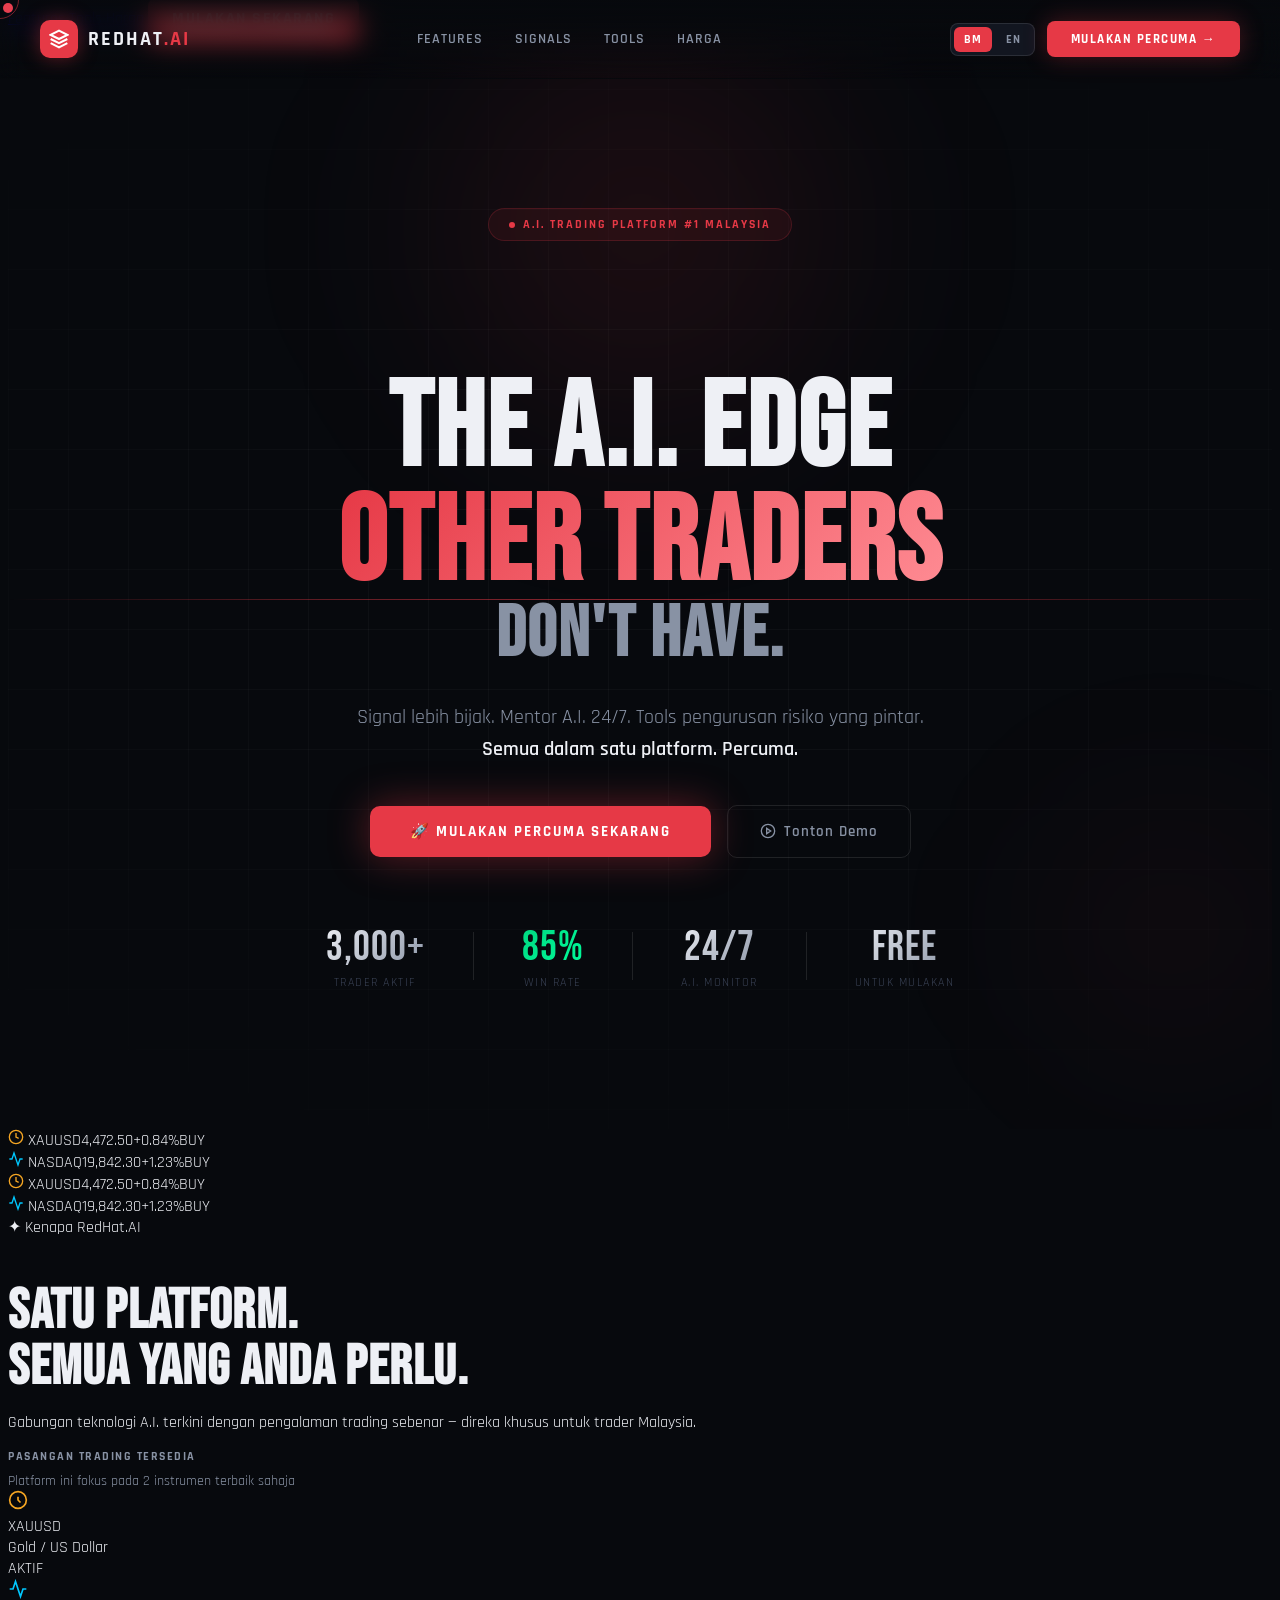
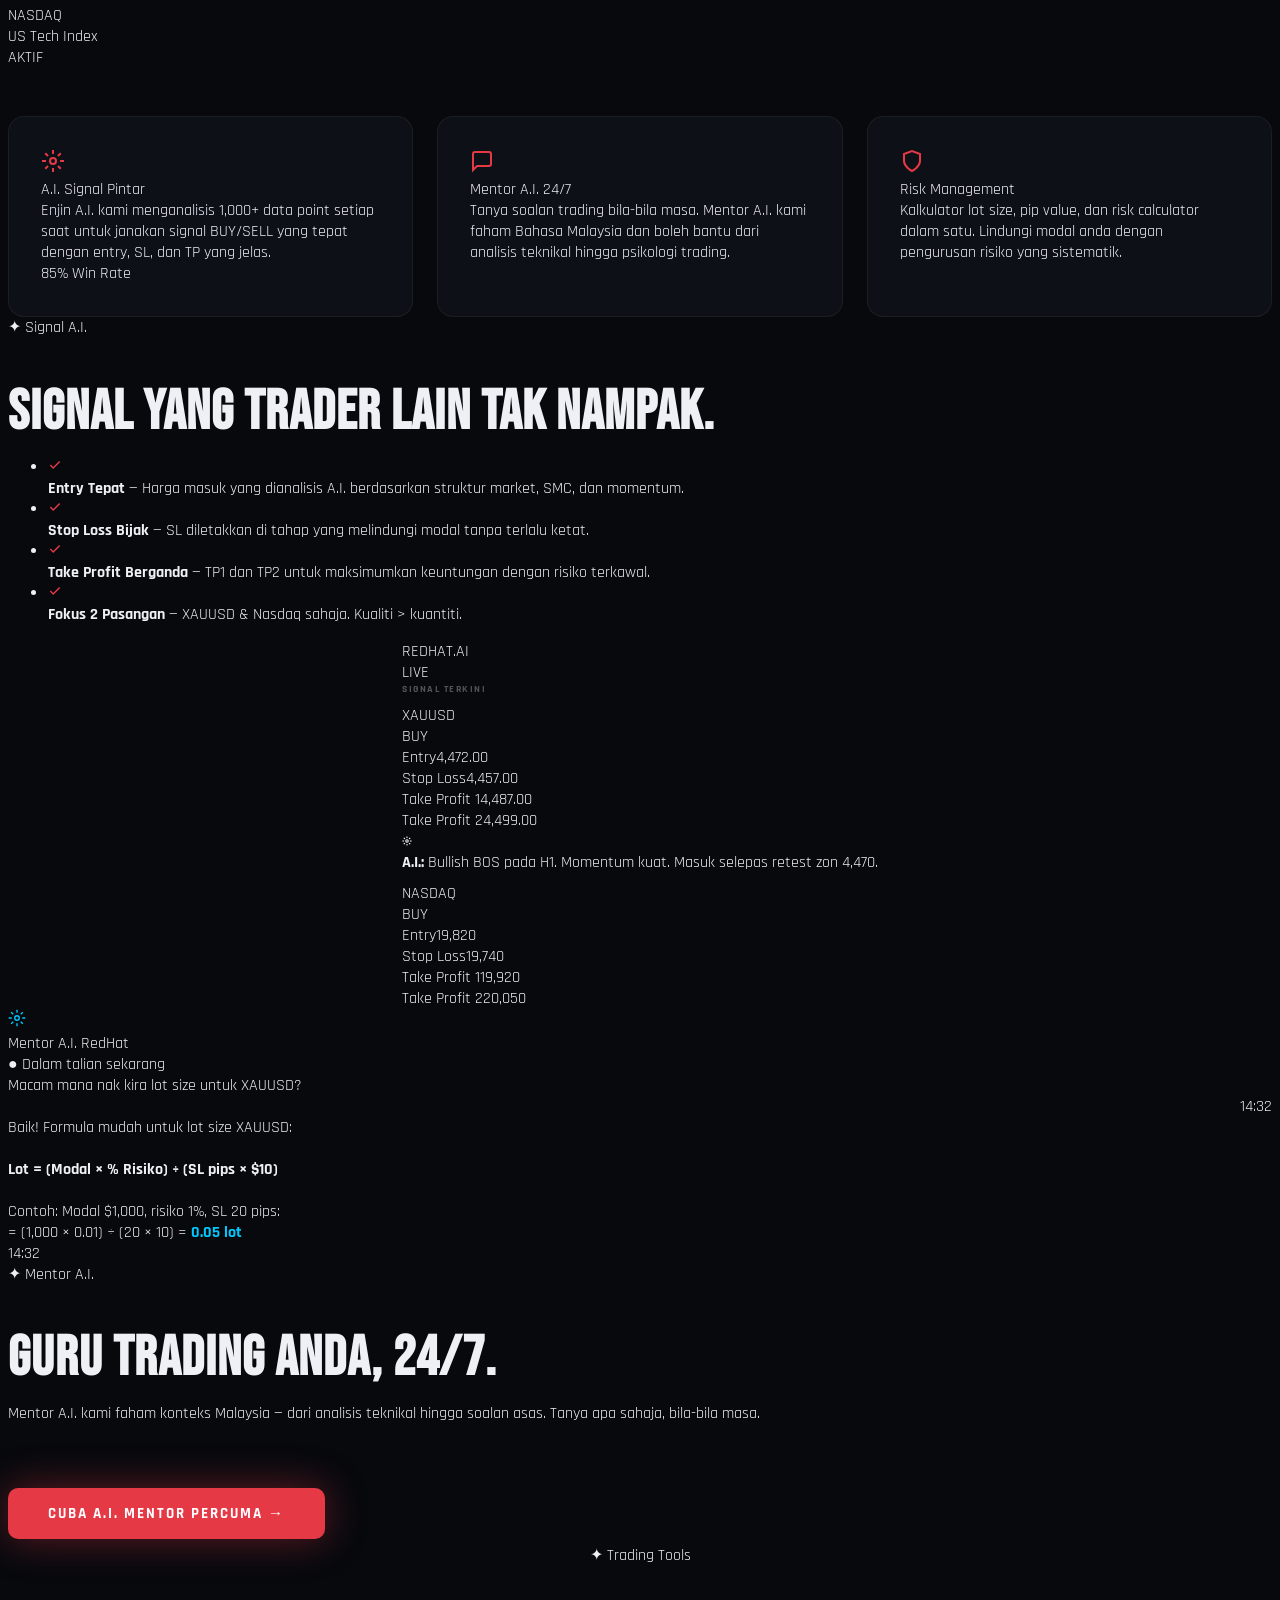
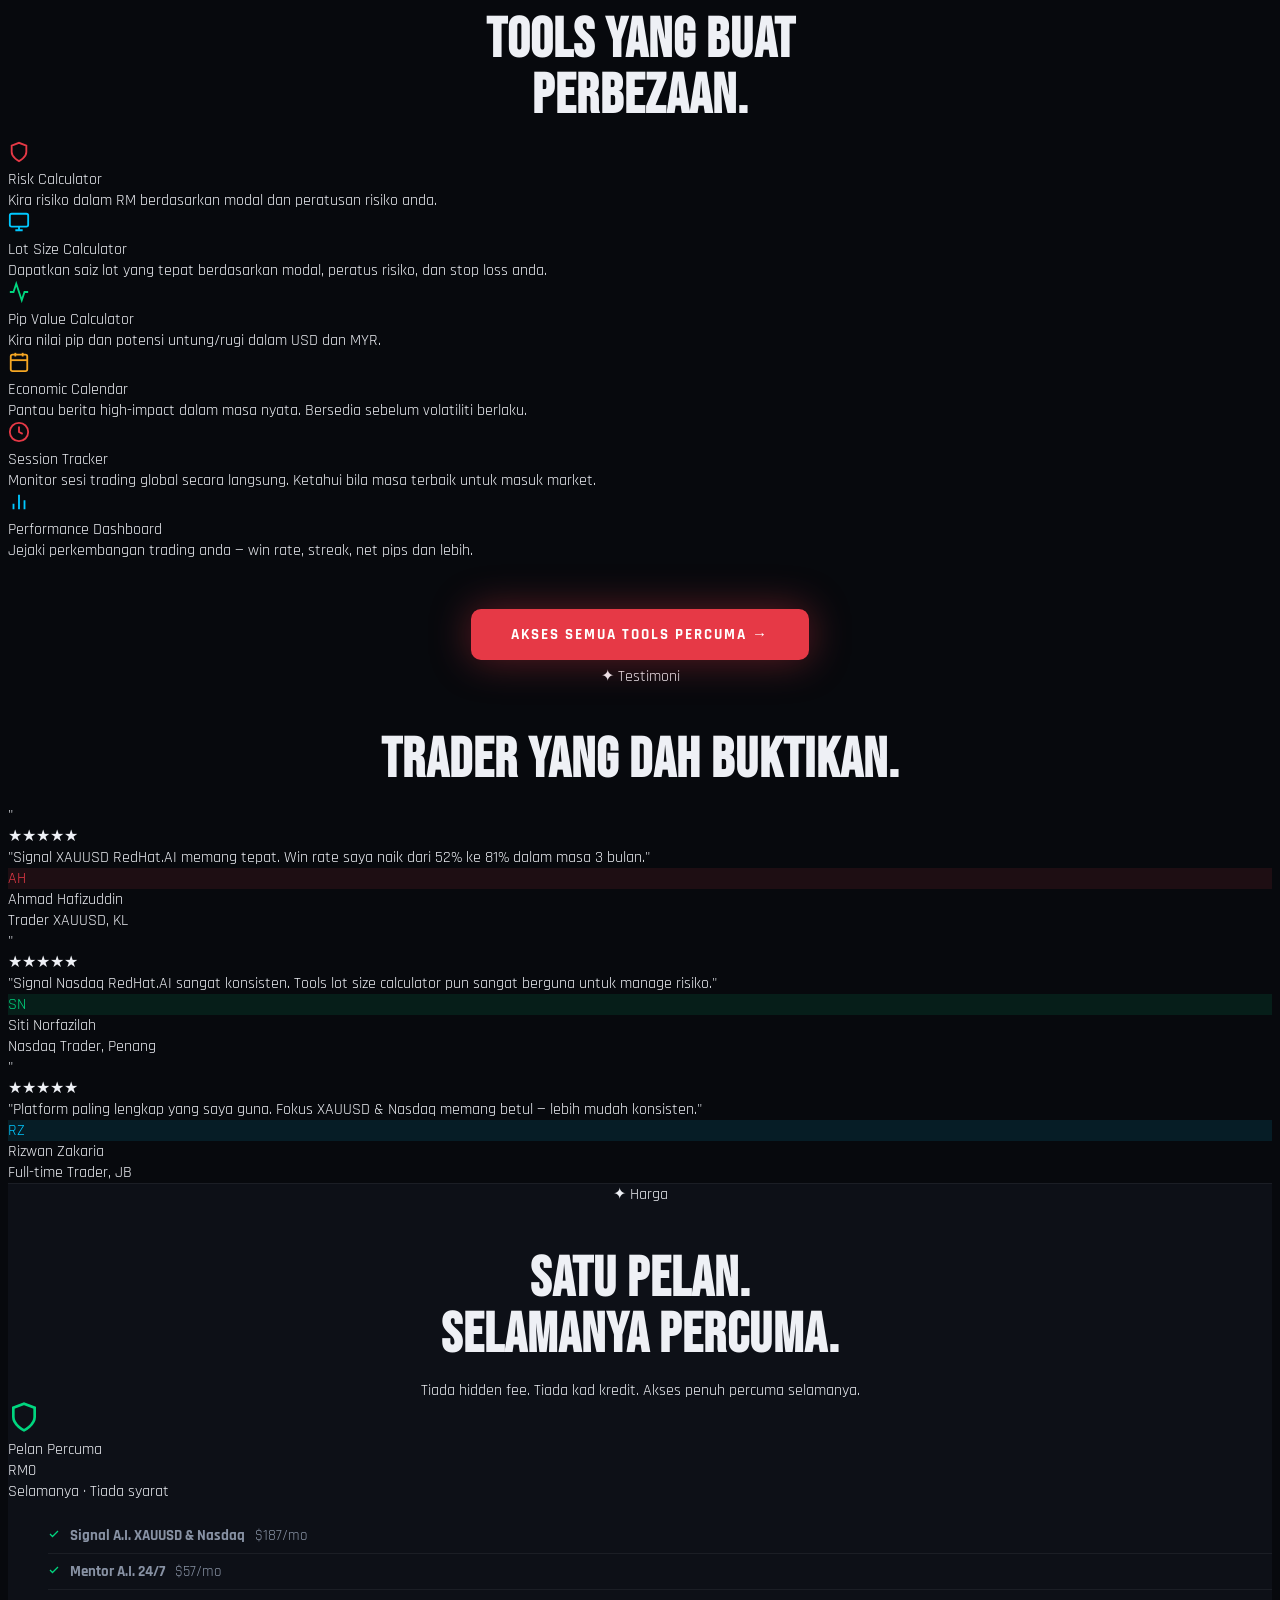
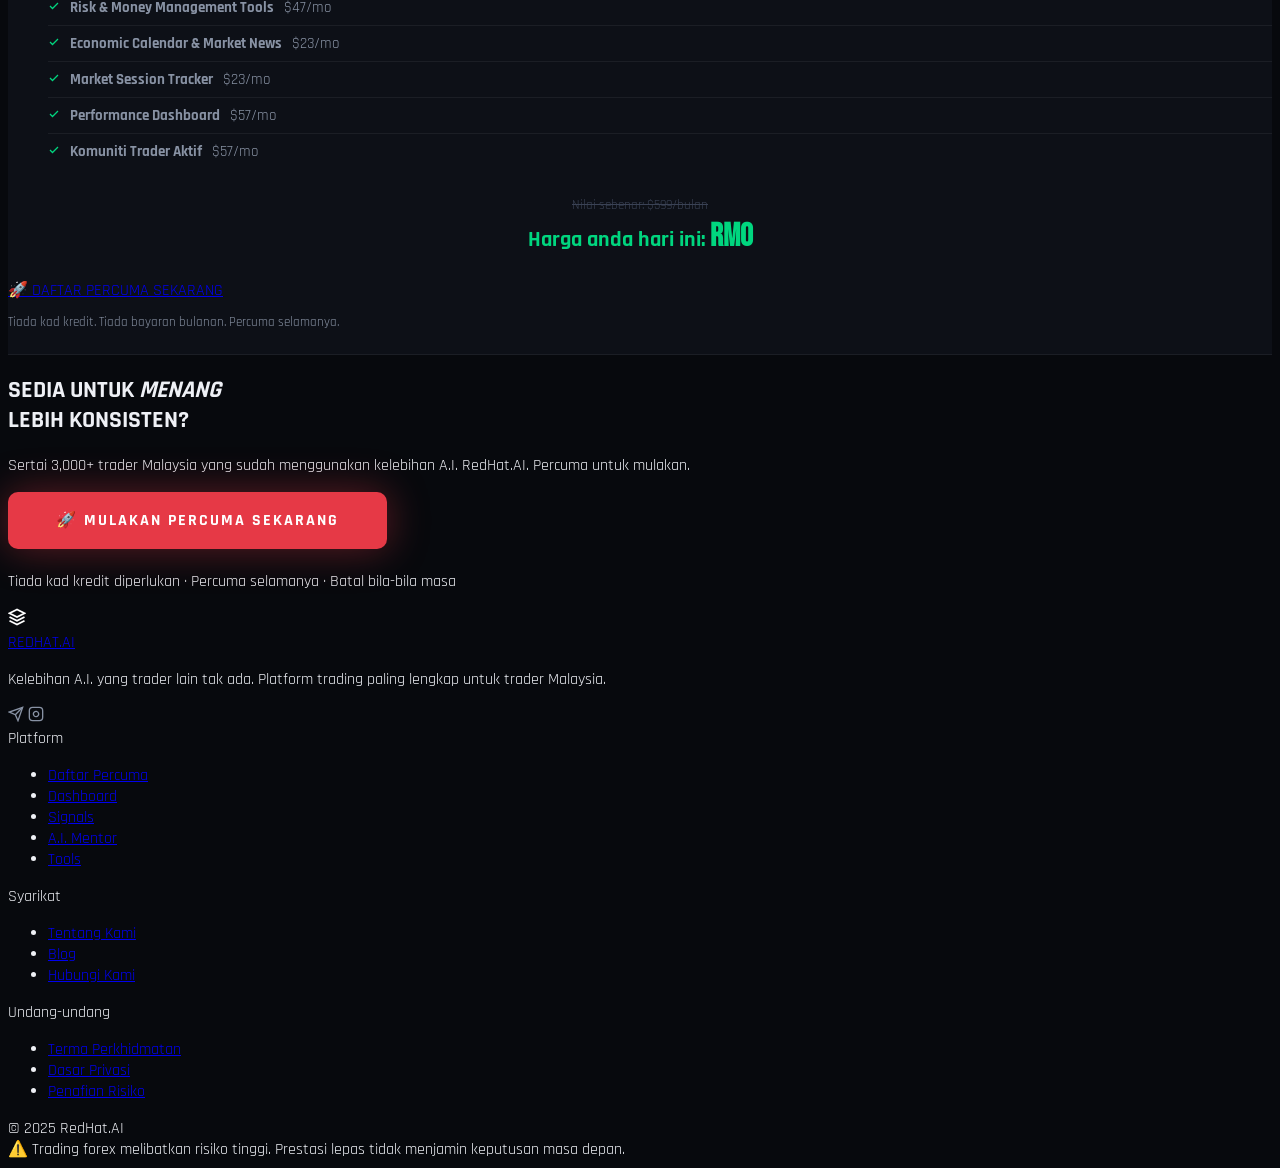
==== commit 1f6946c3: "fix: add body styles to landing.css, fix signup links in index.html" ====
--- a/index.html
+++ b/index.html
@@ -17,7 +17,7 @@
   <a href="#features" data-ms="Features" data-en="Features">Features</a>
   <a href="#tools" data-ms="Tools" data-en="Tools">Tools</a>
   <a href="#pricing" data-ms="Harga" data-en="Pricing">Harga</a>
-  <a href="signup.html" class="nav-cta" style="font-family:'Rajdhani',sans-serif;font-size:16px" data-ms="Mulakan Sekarang" data-en="Get Started">Mulakan Sekarang</a>
+  <a href="pages/signup.html" class="nav-cta" style="font-family:'Rajdhani',sans-serif;font-size:16px" data-ms="Mulakan Sekarang" data-en="Get Started">Mulakan Sekarang</a>
 </div>
 
 <nav id="navbar">
@@ -38,7 +38,7 @@
       <button class="lang-btn active" onclick="setLang('ms')">BM</button>
       <button class="lang-btn" onclick="setLang('en')">EN</button>
     </div>
-    <a href="signup.html" class="nav-cta" id="navCta">Mulakan Percuma →</a>
+    <a href="pages/signup.html" class="nav-cta" id="navCta">Mulakan Percuma →</a>
     <div class="nav-mobile-btn" id="mobileBtn" onclick="toggleMobileNav()">
       <span></span><span></span><span></span>
     </div>
@@ -69,7 +69,7 @@
   </p>
 
   <div class="hero-actions">
-    <a href="signup.html" class="btn-primary" data-ms="🚀 Mulakan Percuma Sekarang" data-en="🚀 Start for Free Now">🚀 Mulakan Percuma Sekarang</a>
+    <a href="pages/signup.html" class="btn-primary" data-ms="🚀 Mulakan Percuma Sekarang" data-en="🚀 Start for Free Now">🚀 Mulakan Percuma Sekarang</a>
     <a href="#features" class="btn-secondary">
       <svg width="16" height="16" viewBox="0 0 24 24" fill="none" stroke="currentColor" stroke-width="2"><circle cx="12" cy="12" r="10"/><polygon points="10,8 16,12 10,16"/></svg>
       <span data-ms="Tonton Demo" data-en="Watch Demo">Tonton Demo</span>
@@ -276,7 +276,7 @@
         <div class="section-tag">✦ Mentor A.I.</div>
         <h2 class="section-title"><span data-ms="GURU TRADING ANDA, 24/7." data-en="YOUR TRADING MENTOR, 24/7.">GURU TRADING ANDA, 24/7.</span></h2>
         <p class="section-sub" style="margin-bottom:32px" data-ms="Mentor A.I. kami faham konteks Malaysia — dari analisis teknikal hingga soalan asas. Tanya apa sahaja, bila-bila masa." data-en="Our A.I. Mentor understands Malaysian context — from technical analysis to basic questions. Ask anything, anytime.">Mentor A.I. kami faham konteks Malaysia — dari analisis teknikal hingga soalan asas. Tanya apa sahaja, bila-bila masa.</p>
-        <a href="signup.html" class="btn-primary" style="display:inline-block;margin-top:32px" data-ms="Cuba A.I. Mentor Percuma →" data-en="Try A.I. Mentor Free →">Cuba A.I. Mentor Percuma →</a>
+        <a href="pages/signup.html" class="btn-primary" style="display:inline-block;margin-top:32px" data-ms="Cuba A.I. Mentor Percuma →" data-en="Try A.I. Mentor Free →">Cuba A.I. Mentor Percuma →</a>
       </div>
     </div>
   </div>
@@ -322,7 +322,7 @@
       </div>
     </div>
     <div style="text-align:center;margin-top:48px" class="reveal">
-      <a href="signup.html" class="btn-primary" data-ms="Akses Semua Tools Percuma →" data-en="Access All Tools Free →">Akses Semua Tools Percuma →</a>
+      <a href="pages/signup.html" class="btn-primary" data-ms="Akses Semua Tools Percuma →" data-en="Access All Tools Free →">Akses Semua Tools Percuma →</a>
     </div>
   </div>
 </section>
@@ -427,7 +427,7 @@
           <div style="font-size:22px;font-weight:700;color:var(--green)" data-ms="Harga anda hari ini: RM0" data-en="Your price today: RM0">Harga anda hari ini: <span style="font-family:'Bebas Neue',sans-serif;font-size:32px">RM0</span></div>
         </div>
 
-        <a href="signup.html" class="price-btn-free" data-ms="🚀 DAFTAR PERCUMA SEKARANG" data-en="🚀 SIGN UP FREE NOW">🚀 DAFTAR PERCUMA SEKARANG</a>
+        <a href="pages/signup.html" class="price-btn-free" data-ms="🚀 DAFTAR PERCUMA SEKARANG" data-en="🚀 SIGN UP FREE NOW">🚀 DAFTAR PERCUMA SEKARANG</a>
         <p class="price-note" data-ms="Tiada kad kredit. Tiada bayaran bulanan. Percuma selamanya." data-en="No credit card. No monthly fees. Free forever.">Tiada kad kredit. Tiada bayaran bulanan. Percuma selamanya.</p>
       </div>
     </div>
@@ -441,7 +441,7 @@
       <h2 class="cta-title"><span data-ms="SEDIA UNTUK " data-en="READY TO ">SEDIA UNTUK </span><em data-ms="MENANG" data-en="WIN">MENANG</em><br><span data-ms="LEBIH KONSISTEN?" data-en="MORE CONSISTENTLY?">LEBIH KONSISTEN?</span></h2>
       <p class="cta-sub" data-ms="Sertai 3,000+ trader Malaysia yang sudah menggunakan kelebihan A.I. RedHat.AI. Percuma untuk mulakan." data-en="Join 3,000+ Malaysian traders already using the RedHat.AI advantage. Free to start.">Sertai 3,000+ trader Malaysia yang sudah menggunakan kelebihan A.I. RedHat.AI. Percuma untuk mulakan.</p>
       <div class="cta-actions">
-        <a href="signup.html" class="btn-primary" style="font-size:16px;padding:18px 48px" data-ms="🚀 Mulakan Percuma Sekarang" data-en="🚀 Start Free Now">🚀 Mulakan Percuma Sekarang</a>
+        <a href="pages/signup.html" class="btn-primary" style="font-size:16px;padding:18px 48px" data-ms="🚀 Mulakan Percuma Sekarang" data-en="🚀 Start Free Now">🚀 Mulakan Percuma Sekarang</a>
       </div>
       <p class="cta-note" data-ms="Tiada kad kredit diperlukan · Percuma selamanya · Batal bila-bila masa" data-en="No credit card required · Free forever · Cancel anytime">Tiada kad kredit diperlukan · Percuma selamanya · Batal bila-bila masa</p>
     </div>
@@ -465,7 +465,7 @@
     <div>
       <div class="footer-col-title" data-ms="Platform" data-en="Platform">Platform</div>
       <ul class="footer-links">
-        <li><a href="signup.html" data-ms="Daftar Percuma" data-en="Sign Up Free">Daftar Percuma</a></li>
+        <li><a href="pages/signup.html" data-ms="Daftar Percuma" data-en="Sign Up Free">Daftar Percuma</a></li>
         <li><a href="pages/home.html">Dashboard</a></li>
         <li><a href="pages/signals.html">Signals</a></li>
         <li><a href="pages/mentor.html">A.I. Mentor</a></li>
--- a/css/landing.css
+++ b/css/landing.css
@@ -3,6 +3,17 @@
    ═══════════════════════════════════════════ */
 
 @import url('variables.css');
+
+/* ── BASE ── */
+html { scroll-behavior: smooth; }
+
+body {
+  background: var(--bg);
+  color: var(--text);
+  font-family: 'Rajdhani', sans-serif;
+  overflow-x: hidden;
+  cursor: none;
+}
 
 /* ── CURSOR ── */
 .cursor {
@@ -31,8 +42,6 @@
 .cursor.hover { width: 20px; height: 20px; }
 .cursor-ring.hover { width: 56px; height: 56px; opacity: 0.4; }
 
-body { cursor: none; }
-
 /* ── LANG SWITCHER ── */
 .lang-switcher {
   display: flex;
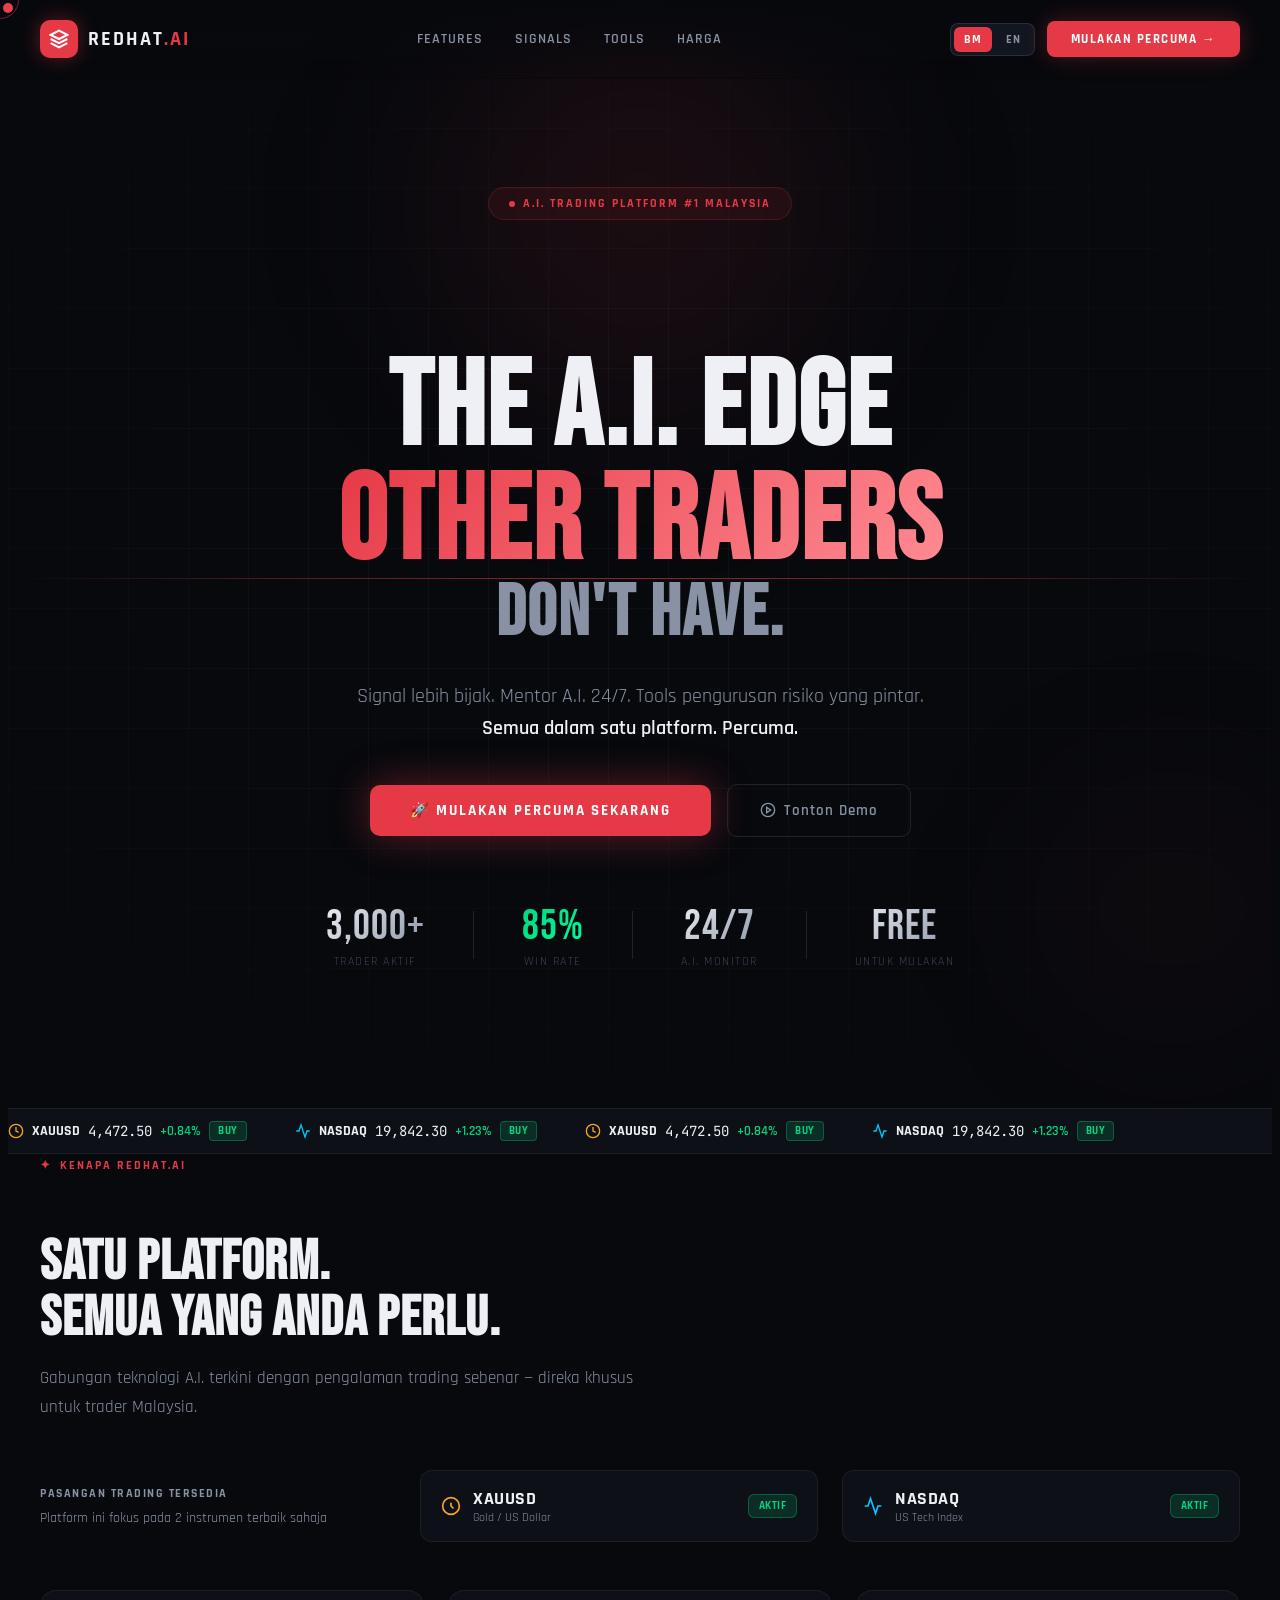
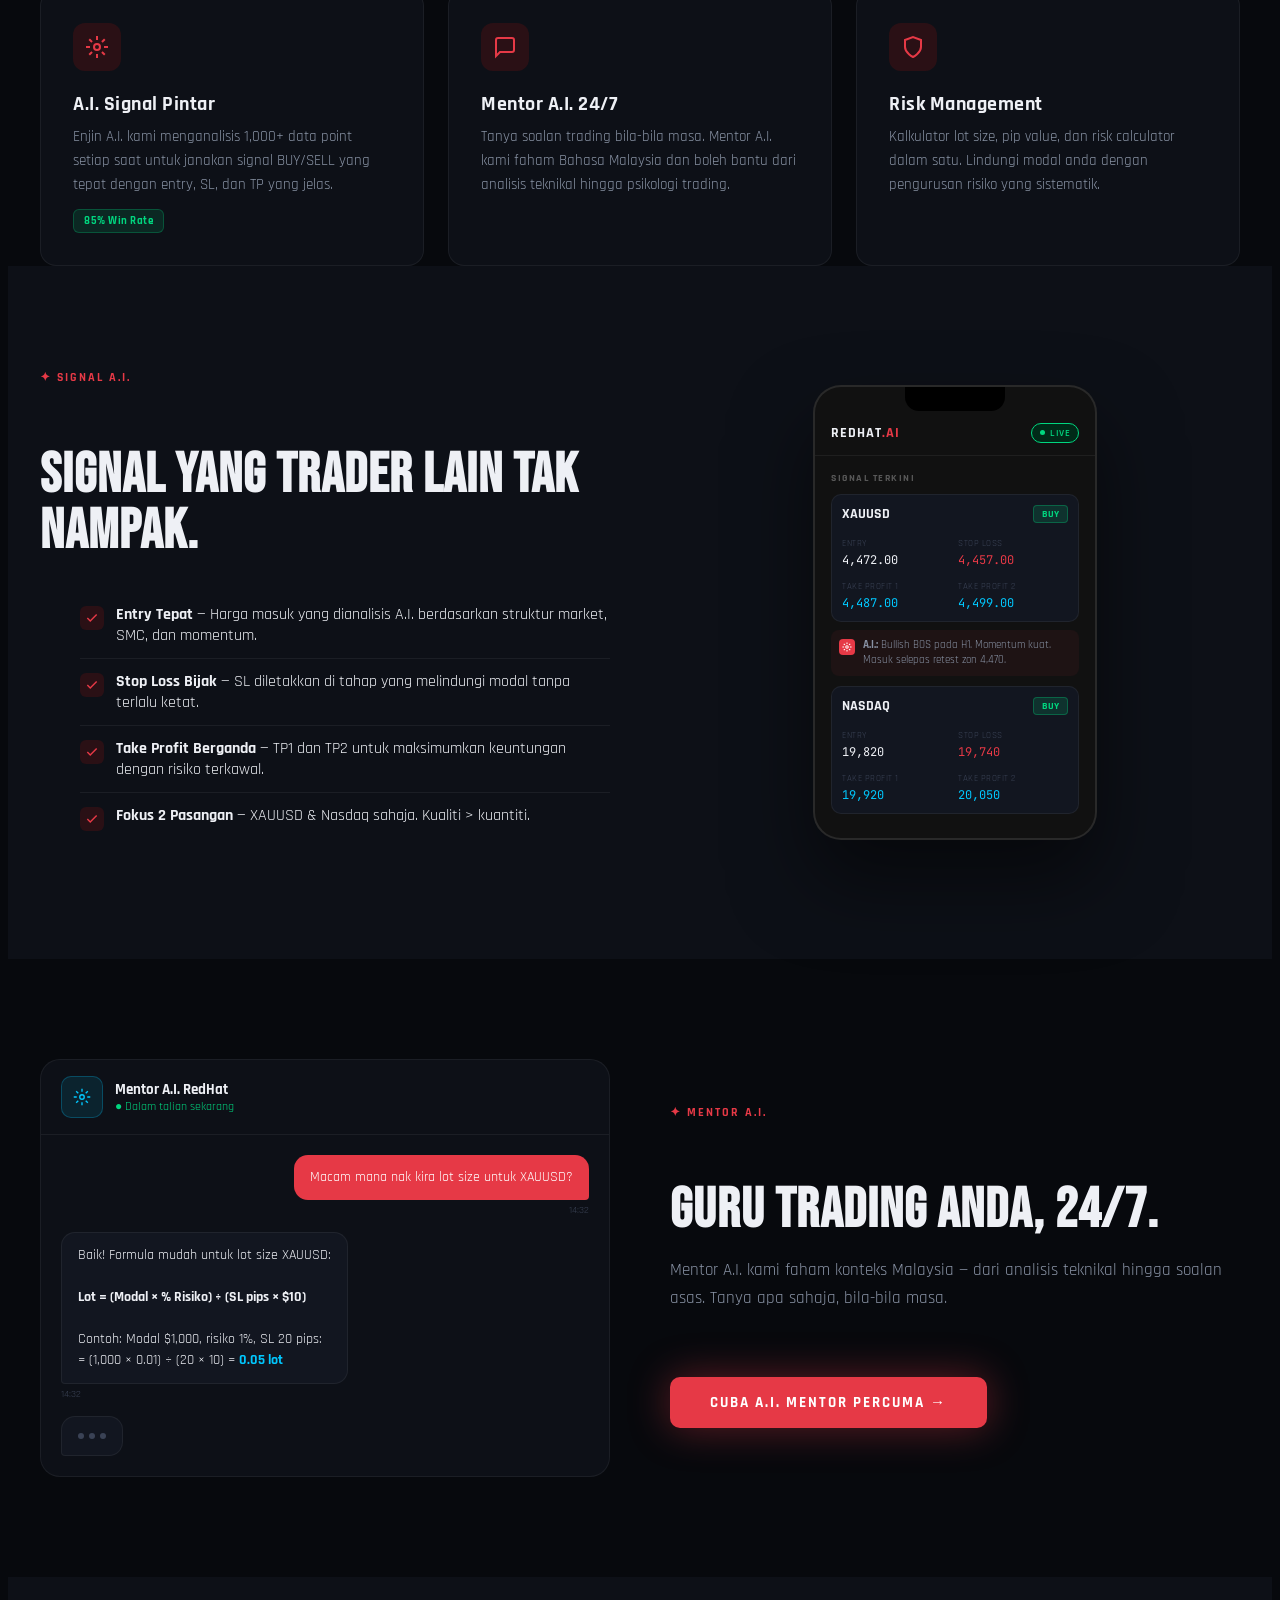
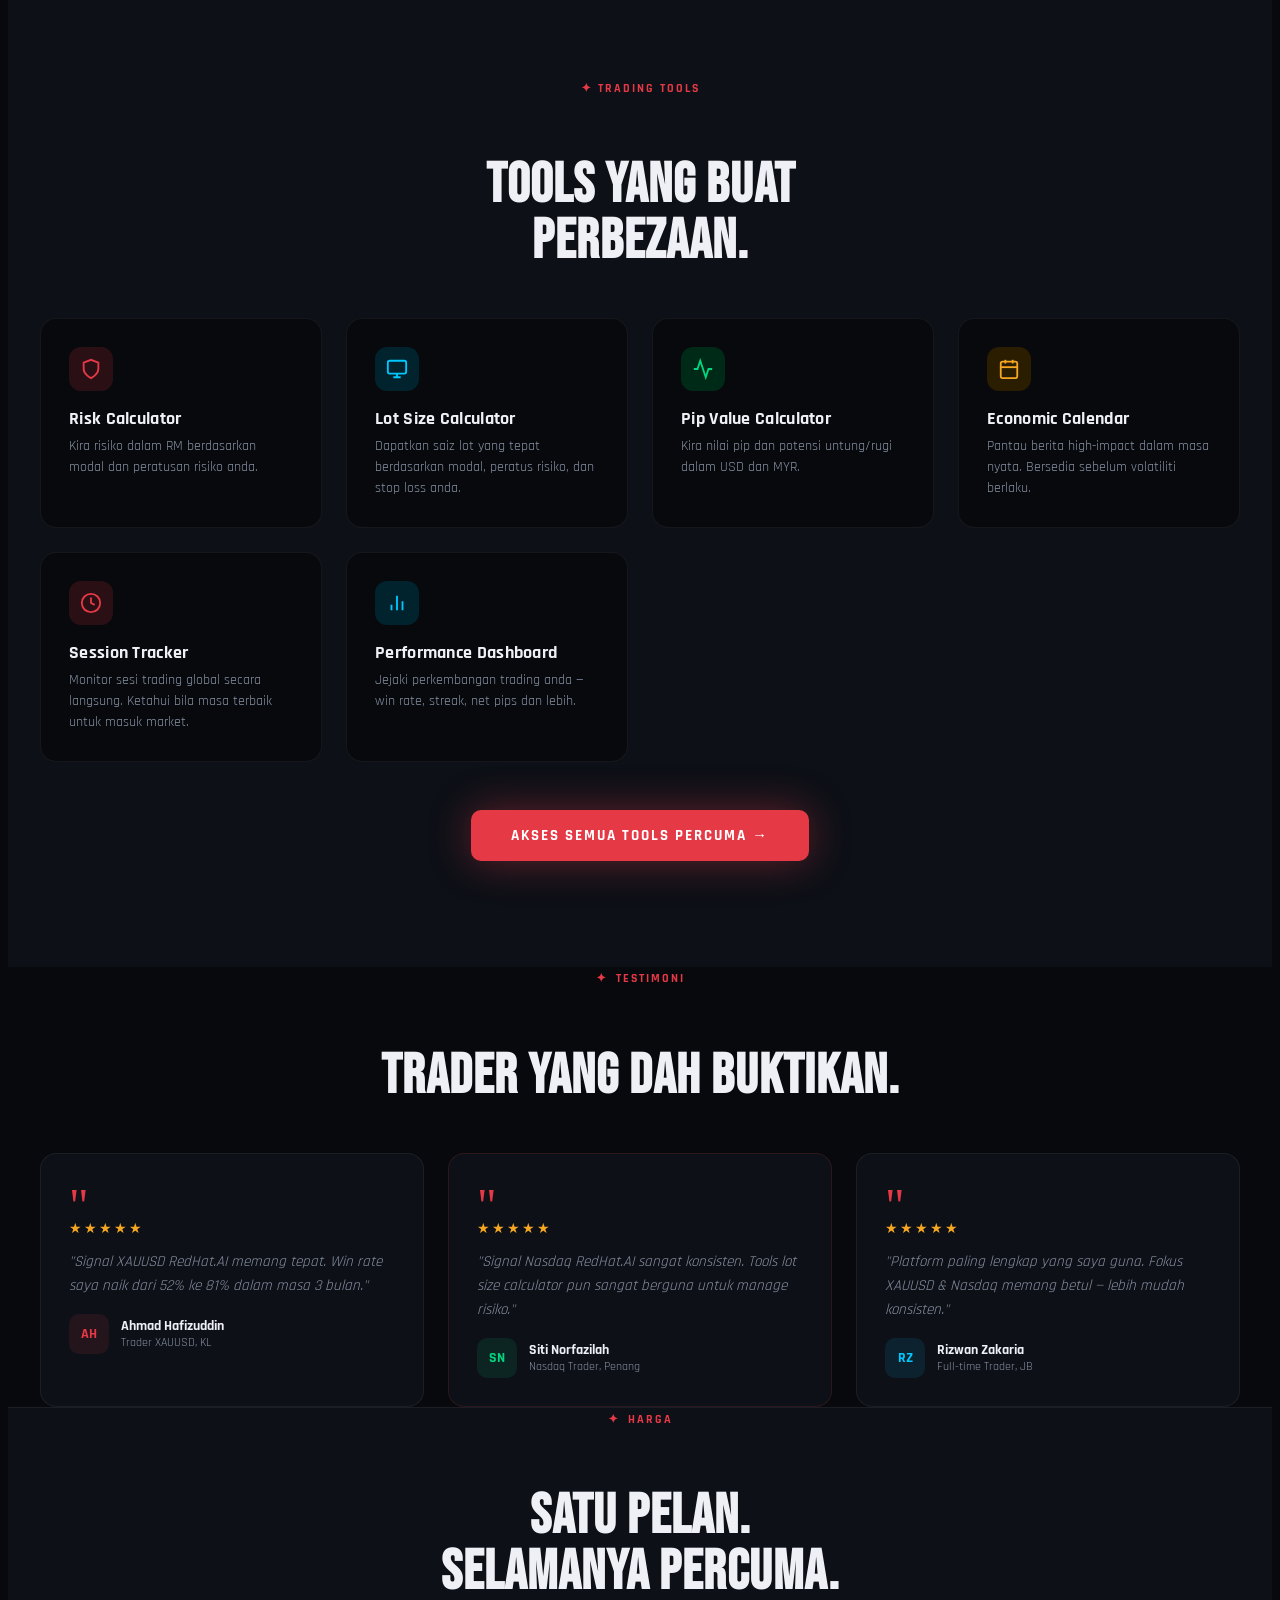
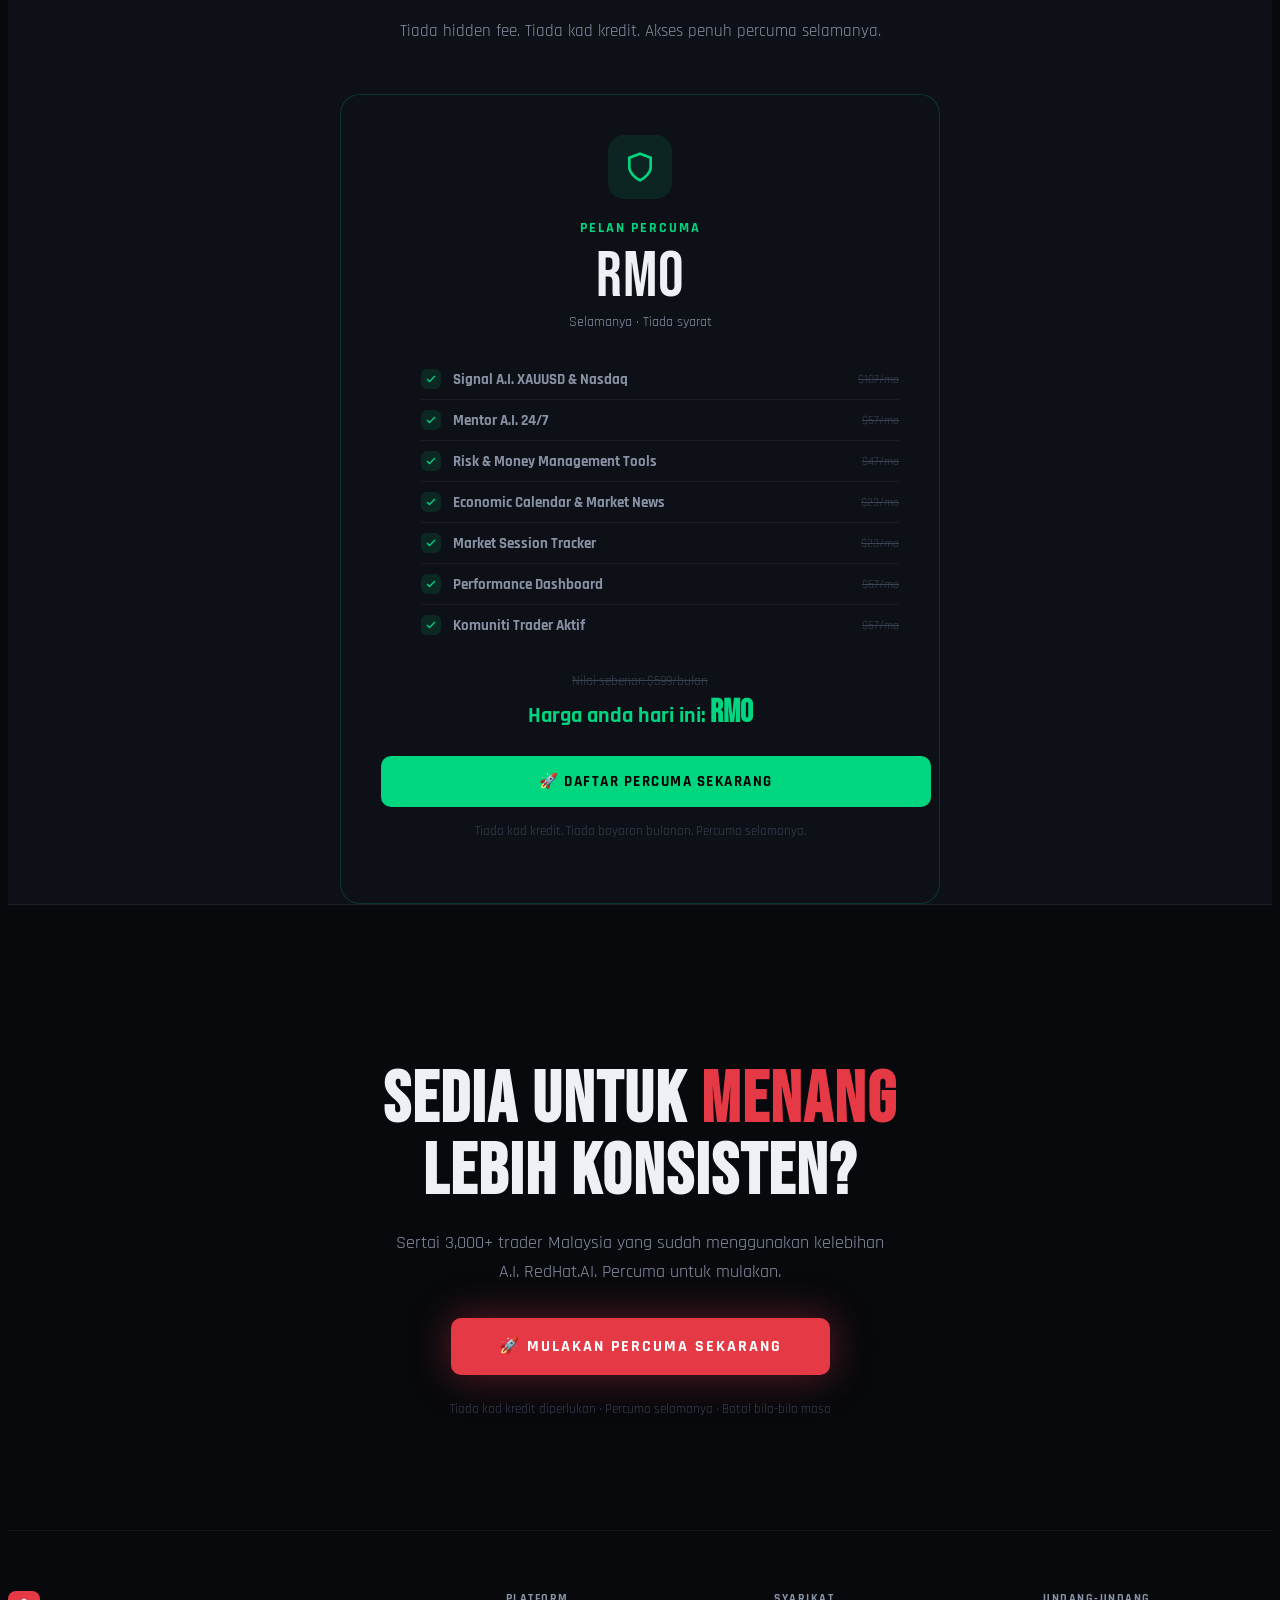
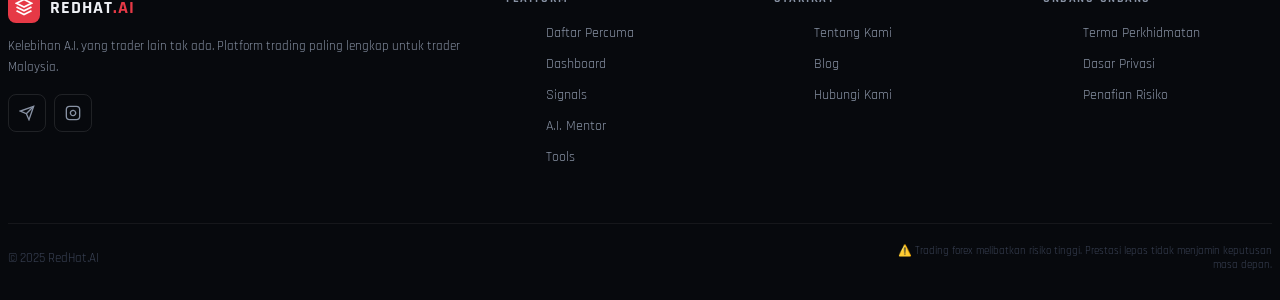
==== commit 11fcf663: "fix: add missing CSS classes for landing page components" ====
--- a/index.html
+++ b/index.html
@@ -8,6 +8,7 @@
 <link rel="preconnect" href="https://fonts.googleapis.com">
 <link href="https://fonts.googleapis.com/css2?family=Bebas+Neue&family=Rajdhani:wght@400;500;600;700&family=JetBrains+Mono:wght@400;500&display=swap" rel="stylesheet">
 <link rel="stylesheet" href="css/landing.css">
+<link rel="stylesheet" href="css/landing-extra.css">
 </head>
 <body>
 <div class="cursor" id="cursor"></div>
--- a/css/landing-extra.css
+++ b/css/landing-extra.css
@@ -0,0 +1,849 @@
+/* ═══════════════════════════════════════════
+   RedHat.AI — Landing Page (Additional Styles)
+   ═══════════════════════════════════════════ */
+
+/* ── CONTAINER ── */
+.container {
+  max-width: 1200px;
+  margin: 0 auto;
+  padding: 0 24px;
+}
+
+/* ── REVEAL ANIMATION ── */
+.reveal {
+  opacity: 0;
+  transform: translateY(30px);
+  transition: opacity 0.6s ease-out, transform 0.6s ease-out;
+}
+.reveal.visible {
+  opacity: 1;
+  transform: translateY(0);
+}
+
+/* ── SECTION TAG ── */
+.section-tag {
+  display: inline-flex;
+  align-items: center;
+  gap: 8px;
+  font-size: 12px;
+  font-weight: 700;
+  letter-spacing: 2px;
+  text-transform: uppercase;
+  color: var(--red);
+  margin-bottom: 16px;
+}
+
+/* ── SECTION TITLE ── */
+.section-title {
+  font-family: 'Bebas Neue', sans-serif;
+  font-size: clamp(36px, 5vw, 56px);
+  line-height: 1;
+  letter-spacing: 1px;
+  margin-bottom: 16px;
+}
+
+/* ── SECTION SUB ── */
+.section-sub {
+  font-size: 17px;
+  color: var(--text2);
+  max-width: 600px;
+  line-height: 1.7;
+}
+
+/* ── TICKER ── */
+.ticker-wrap {
+  overflow: hidden;
+  background: var(--bg2);
+  border-top: 1px solid var(--border);
+  border-bottom: 1px solid var(--border);
+  padding: 12px 0;
+}
+.ticker-track {
+  display: flex;
+  gap: 48px;
+  animation: ticker 20s linear infinite;
+  white-space: nowrap;
+}
+@keyframes ticker {
+  0% { transform: translateX(0); }
+  100% { transform: translateX(-50%); }
+}
+.ticker-item {
+  display: flex;
+  align-items: center;
+  gap: 8px;
+  flex-shrink: 0;
+}
+.ticker-pair {
+  font-weight: 700;
+  font-size: 14px;
+  color: var(--text);
+}
+.ticker-val {
+  font-family: 'JetBrains Mono', monospace;
+  font-size: 14px;
+  color: var(--text);
+}
+.ticker-change {
+  font-size: 13px;
+  color: var(--green);
+  font-weight: 600;
+}
+.ticker-dir {
+  padding: 2px 8px;
+  border-radius: 4px;
+  font-size: 11px;
+  font-weight: 700;
+  letter-spacing: 0.5px;
+}
+.ticker-dir.buy {
+  background: rgba(0, 214, 127, 0.15);
+  color: var(--green);
+  border: 1px solid rgba(0, 214, 127, 0.3);
+}
+
+/* ── FEATURES ── */
+.features-grid {
+  display: grid;
+  grid-template-columns: repeat(auto-fit, minmax(300px, 1fr));
+  gap: 24px;
+  margin-top: 48px;
+}
+.feature-card {
+  background: var(--bg2);
+  border: 1px solid var(--border);
+  border-radius: 16px;
+  padding: 32px;
+  transition: border-color 0.2s, transform 0.2s;
+}
+.feature-card:hover {
+  border-color: var(--border2);
+  transform: translateY(-2px);
+}
+.feat-icon {
+  width: 48px;
+  height: 48px;
+  border-radius: 12px;
+  display: flex;
+  align-items: center;
+  justify-content: center;
+  margin-bottom: 20px;
+  background: var(--red-dim);
+}
+.feat-title {
+  font-size: 20px;
+  font-weight: 700;
+  letter-spacing: 0.5px;
+  margin-bottom: 8px;
+}
+.feat-desc {
+  font-size: 15px;
+  color: var(--text2);
+  line-height: 1.6;
+}
+.feat-badge {
+  display: inline-block;
+  margin-top: 12px;
+  padding: 4px 10px;
+  border-radius: 6px;
+  font-size: 11px;
+  font-weight: 700;
+  letter-spacing: 0.5px;
+  background: rgba(0, 214, 127, 0.12);
+  color: var(--green);
+  border: 1px solid rgba(0, 214, 127, 0.25);
+}
+
+/* ── PAIR HIGHLIGHT ── */
+.pair-highlight {
+  display: flex;
+  align-items: center;
+  gap: 24px;
+  margin-top: 48px;
+  flex-wrap: wrap;
+}
+.pair-chip {
+  display: flex;
+  align-items: center;
+  gap: 12px;
+  background: var(--bg2);
+  border: 1px solid var(--border);
+  border-radius: 12px;
+  padding: 16px 20px;
+  flex: 1;
+  min-width: 200px;
+}
+.pair-chip-name {
+  font-size: 18px;
+  font-weight: 700;
+  letter-spacing: 0.5px;
+}
+.pair-chip-label {
+  font-size: 12px;
+  color: var(--text2);
+}
+.pair-chip-badge {
+  margin-left: auto;
+  padding: 4px 10px;
+  border-radius: 6px;
+  font-size: 11px;
+  font-weight: 700;
+  letter-spacing: 0.5px;
+  background: rgba(0, 214, 127, 0.15);
+  color: var(--green);
+  border: 1px solid rgba(0, 214, 127, 0.3);
+}
+
+/* ── SIGNAL SECTION ── */
+.signal-section {
+  padding: 100px 0;
+  background: var(--bg2);
+}
+.signal-layout {
+  display: grid;
+  grid-template-columns: 1fr 1fr;
+  gap: 60px;
+  align-items: center;
+}
+.signal-left .section-title {
+  text-align: left;
+}
+.signal-points {
+  list-style: none;
+  margin-top: 32px;
+}
+.signal-points li {
+  display: flex;
+  align-items: flex-start;
+  gap: 12px;
+  padding: 12px 0;
+  border-bottom: 1px solid var(--border);
+}
+.signal-points li:last-child {
+  border-bottom: none;
+}
+.sp-icon {
+  width: 24px;
+  height: 24px;
+  border-radius: 6px;
+  background: var(--red-dim);
+  display: flex;
+  align-items: center;
+  justify-content: center;
+  flex-shrink: 0;
+  margin-top: 2px;
+}
+
+/* ── PHONE MOCKUP ── */
+.phone-mockup {
+  width: 280px;
+  background: #111;
+  border: 2px solid var(--border2);
+  border-radius: 28px;
+  overflow: hidden;
+  box-shadow: 0 40px 80px rgba(0, 0, 0, 0.5);
+}
+.phone-notch {
+  width: 100px;
+  height: 24px;
+  background: #000;
+  border-radius: 0 0 14px 14px;
+  margin: 0 auto;
+}
+.phone-header {
+  padding: 12px 16px;
+  display: flex;
+  align-items: center;
+  justify-content: space-between;
+  border-bottom: 1px solid var(--border);
+}
+.phone-logo {
+  font-size: 14px;
+  font-weight: 700;
+  letter-spacing: 1px;
+  color: var(--text);
+}
+.phone-logo span {
+  color: var(--red);
+}
+.live-pill {
+  display: flex;
+  align-items: center;
+  gap: 5px;
+  background: var(--green-dim);
+  border: 1px solid var(--green);
+  border-radius: 20px;
+  padding: 3px 8px;
+  font-size: 10px;
+  font-weight: 600;
+  color: var(--green);
+  letter-spacing: 0.5px;
+}
+.live-dot {
+  width: 5px;
+  height: 5px;
+  background: var(--green);
+  border-radius: 50%;
+  animation: pulse 1.5s infinite;
+}
+.phone-body {
+  padding: 16px;
+}
+.sig-card-mini {
+  background: var(--bg3);
+  border: 1px solid var(--border);
+  border-radius: 10px;
+  padding: 10px;
+  margin-bottom: 8px;
+}
+.sig-top {
+  display: flex;
+  align-items: center;
+  justify-content: space-between;
+  margin-bottom: 8px;
+}
+.sig-pair {
+  font-size: 14px;
+  font-weight: 700;
+}
+.sig-buy {
+  padding: 2px 8px;
+  border-radius: 4px;
+  font-size: 10px;
+  font-weight: 700;
+  background: rgba(0, 214, 127, 0.15);
+  color: var(--green);
+  border: 1px solid rgba(0, 214, 127, 0.3);
+}
+.sig-data {
+  display: grid;
+  grid-template-columns: 1fr 1fr;
+  gap: 6px;
+}
+.sig-field label {
+  font-size: 9px;
+  color: var(--text3);
+  text-transform: uppercase;
+  letter-spacing: 0.5px;
+}
+.sig-field span {
+  font-family: 'JetBrains Mono', monospace;
+  font-size: 12px;
+  display: block;
+}
+.sig-field .e { color: var(--text); }
+.sig-field .sl { color: var(--red); }
+.sig-field .tp { color: var(--cyan); }
+.ai-row {
+  display: flex;
+  align-items: flex-start;
+  gap: 8px;
+  margin-top: 8px;
+  padding: 8px;
+  background: rgba(230, 57, 70, 0.06);
+  border-radius: 8px;
+}
+.ai-row-icon {
+  width: 16px;
+  height: 16px;
+  background: var(--red);
+  border-radius: 4px;
+  display: flex;
+  align-items: center;
+  justify-content: center;
+  flex-shrink: 0;
+  margin-top: 1px;
+}
+.ai-row-text {
+  font-size: 11px;
+  color: var(--text2);
+  line-height: 1.4;
+}
+
+/* ── MENTOR SECTION ── */
+#mentor {
+  padding: 100px 0;
+}
+.mentor-layout {
+  display: grid;
+  grid-template-columns: 1fr 1fr;
+  gap: 60px;
+  align-items: center;
+}
+.mentor-chat {
+  background: var(--bg2);
+  border: 1px solid var(--border);
+  border-radius: 20px;
+  overflow: hidden;
+}
+.mentor-chat-header {
+  padding: 16px 20px;
+  display: flex;
+  align-items: center;
+  gap: 12px;
+  border-bottom: 1px solid var(--border);
+}
+.mentor-avatar {
+  width: 40px;
+  height: 40px;
+  border-radius: 10px;
+  background: rgba(0, 200, 255, 0.1);
+  border: 1px solid rgba(0, 200, 255, 0.25);
+  display: flex;
+  align-items: center;
+  justify-content: center;
+}
+.mentor-chat-name {
+  font-size: 15px;
+  font-weight: 700;
+}
+.mentor-chat-status {
+  font-size: 12px;
+  color: var(--green);
+}
+.chat-msgs {
+  padding: 20px;
+  display: flex;
+  flex-direction: column;
+  gap: 16px;
+}
+.msg-user {
+  display: flex;
+  flex-direction: column;
+  align-items: flex-end;
+}
+.msg-bubble-user {
+  background: var(--red);
+  color: white;
+  padding: 12px 16px;
+  border-radius: 14px 14px 4px 14px;
+  font-size: 14px;
+  line-height: 1.5;
+  max-width: 80%;
+}
+.msg-ai {
+  display: flex;
+  flex-direction: column;
+  align-items: flex-start;
+}
+.msg-bubble-ai {
+  background: var(--bg3);
+  border: 1px solid var(--border);
+  padding: 12px 16px;
+  border-radius: 14px 14px 14px 4px;
+  font-size: 14px;
+  line-height: 1.5;
+  max-width: 85%;
+  color: var(--text);
+}
+.msg-time {
+  font-size: 10px;
+  color: var(--text3);
+  margin-top: 4px;
+}
+.typing {
+  display: flex;
+  align-items: center;
+  gap: 5px;
+  padding: 4px 0;
+}
+.typing-dot {
+  width: 6px;
+  height: 6px;
+  background: var(--text3);
+  border-radius: 50%;
+  animation: bounce 1.2s infinite;
+}
+.typing-dot:nth-child(2) { animation-delay: 0.2s; }
+.typing-dot:nth-child(3) { animation-delay: 0.4s; }
+@keyframes bounce {
+  0%, 60%, 100% { transform: translateY(0); }
+  30% { transform: translateY(-5px); }
+}
+
+/* ── TOOLS SECTION ── */
+.tools-section {
+  padding: 100px 0;
+  background: var(--bg2);
+}
+.tools-grid {
+  display: grid;
+  grid-template-columns: repeat(auto-fit, minmax(280px, 1fr));
+  gap: 24px;
+  margin-top: 48px;
+}
+.tool-card {
+  background: var(--bg);
+  border: 1px solid var(--border);
+  border-radius: 16px;
+  padding: 28px;
+  transition: border-color 0.2s, transform 0.2s;
+  cursor: pointer;
+}
+.tool-card:hover {
+  border-color: var(--border2);
+  transform: translateY(-2px);
+}
+.tool-icon {
+  width: 44px;
+  height: 44px;
+  border-radius: 12px;
+  display: flex;
+  align-items: center;
+  justify-content: center;
+  margin-bottom: 16px;
+}
+.tool-icon.red { background: var(--red-dim); }
+.tool-icon.cyan { background: var(--cyan-dim); }
+.tool-icon.green { background: var(--green-dim); }
+.tool-icon.gold { background: var(--gold-dim); }
+.tool-name {
+  font-size: 18px;
+  font-weight: 700;
+  letter-spacing: 0.3px;
+  margin-bottom: 6px;
+}
+.tool-desc {
+  font-size: 14px;
+  color: var(--text2);
+  line-height: 1.5;
+}
+
+/* ── TESTIMONIALS ── */
+.testi-grid {
+  display: grid;
+  grid-template-columns: repeat(auto-fit, minmax(300px, 1fr));
+  gap: 24px;
+  margin-top: 48px;
+}
+.testi-card {
+  background: var(--bg2);
+  border: 1px solid var(--border);
+  border-radius: 16px;
+  padding: 28px;
+}
+.testi-quote {
+  font-size: 48px;
+  line-height: 1;
+  color: var(--red);
+  font-family: Georgia, serif;
+  margin-bottom: -10px;
+}
+.testi-stars {
+  color: var(--gold);
+  font-size: 14px;
+  margin-bottom: 12px;
+  letter-spacing: 2px;
+}
+.testi-text {
+  font-size: 15px;
+  color: var(--text2);
+  line-height: 1.6;
+  margin-bottom: 16px;
+  font-style: italic;
+}
+.testi-author {
+  display: flex;
+  align-items: center;
+  gap: 12px;
+}
+.testi-avatar {
+  width: 40px;
+  height: 40px;
+  border-radius: 10px;
+  display: flex;
+  align-items: center;
+  justify-content: center;
+  font-size: 14px;
+  font-weight: 700;
+}
+.testi-name {
+  font-size: 14px;
+  font-weight: 700;
+}
+.testi-role {
+  font-size: 12px;
+  color: var(--text2);
+}
+
+/* ── PRICING ── */
+.pricing-single {
+  max-width: 600px;
+  margin: 48px auto 0;
+}
+.price-card-free {
+  background: var(--bg2);
+  border: 1px solid rgba(0, 214, 127, 0.2);
+  border-radius: 20px;
+  padding: 40px;
+  text-align: center;
+}
+.price-free-icon {
+  width: 64px;
+  height: 64px;
+  border-radius: 16px;
+  background: rgba(0, 214, 127, 0.1);
+  display: flex;
+  align-items: center;
+  justify-content: center;
+  margin: 0 auto 20px;
+}
+.price-tier {
+  font-size: 14px;
+  font-weight: 700;
+  letter-spacing: 2px;
+  text-transform: uppercase;
+  color: var(--green);
+  margin-bottom: 8px;
+}
+.price-val {
+  font-family: 'Bebas Neue', sans-serif;
+  font-size: 64px;
+  letter-spacing: 1px;
+  line-height: 1;
+  color: var(--text);
+  margin-bottom: 4px;
+}
+.price-period {
+  font-size: 14px;
+  color: var(--text2);
+  margin-bottom: 28px;
+}
+.price-features {
+  list-style: none;
+  text-align: left;
+  margin-bottom: 28px;
+}
+.price-features li {
+  display: flex;
+  align-items: center;
+  gap: 12px;
+  padding: 10px 0;
+  border-bottom: 1px solid var(--border);
+  font-size: 15px;
+}
+.price-features li:last-child {
+  border-bottom: none;
+}
+.pf-check {
+  width: 20px;
+  height: 20px;
+  border-radius: 6px;
+  background: rgba(0, 214, 127, 0.12);
+  display: flex;
+  align-items: center;
+  justify-content: center;
+  flex-shrink: 0;
+}
+.price-what-val {
+  margin-left: auto;
+  font-size: 12px;
+  color: var(--text3);
+  text-decoration: line-through;
+}
+.price-btn-free {
+  display: block;
+  width: 100%;
+  padding: 16px;
+  background: var(--green);
+  color: #000;
+  border: none;
+  border-radius: 10px;
+  font-family: 'Rajdhani', sans-serif;
+  font-size: 15px;
+  font-weight: 700;
+  letter-spacing: 1.5px;
+  text-transform: uppercase;
+  text-align: center;
+  text-decoration: none;
+  cursor: pointer;
+  transition: all 0.2s;
+  margin-bottom: 16px;
+}
+.price-btn-free:hover {
+  background: #00ff9d;
+  transform: translateY(-1px);
+}
+.price-note {
+  font-size: 13px;
+  color: var(--text3);
+}
+
+/* ── CTA SECTION ── */
+.cta-section {
+  padding: 100px 0;
+  text-align: center;
+}
+.cta-title {
+  font-family: 'Bebas Neue', sans-serif;
+  font-size: clamp(40px, 6vw, 72px);
+  line-height: 1;
+  letter-spacing: 2px;
+  margin-bottom: 20px;
+}
+.cta-title em {
+  font-style: normal;
+  color: var(--red);
+}
+.cta-sub {
+  font-size: 18px;
+  color: var(--text2);
+  max-width: 500px;
+  margin: 0 auto 32px;
+  line-height: 1.6;
+}
+.cta-actions {
+  margin-bottom: 20px;
+}
+.cta-note {
+  font-size: 13px;
+  color: var(--text3);
+}
+
+/* ── FOOTER ── */
+footer {
+  border-top: 1px solid var(--border);
+  padding: 60px 0 0;
+}
+.footer-inner {
+  display: grid;
+  grid-template-columns: 2fr 1fr 1fr 1fr;
+  gap: 40px;
+  padding-bottom: 40px;
+}
+.footer-brand-logo {
+  display: flex;
+  align-items: center;
+  gap: 10px;
+  text-decoration: none;
+  margin-bottom: 12px;
+}
+.footer-brand-icon {
+  width: 32px;
+  height: 32px;
+  background: var(--red);
+  border-radius: 8px;
+  display: flex;
+  align-items: center;
+  justify-content: center;
+}
+.footer-brand-name {
+  font-size: 18px;
+  font-weight: 700;
+  letter-spacing: 1px;
+  color: var(--text);
+}
+.footer-brand-name span {
+  color: var(--red);
+}
+.footer-desc {
+  font-size: 13px;
+  color: var(--text2);
+  line-height: 1.6;
+  margin-bottom: 16px;
+}
+.footer-socials {
+  display: flex;
+  gap: 8px;
+}
+.social-btn {
+  width: 36px;
+  height: 36px;
+  border-radius: 8px;
+  border: 1px solid var(--border2);
+  display: flex;
+  align-items: center;
+  justify-content: center;
+  transition: border-color 0.2s;
+}
+.social-btn:hover {
+  border-color: var(--red);
+}
+.footer-col-title {
+  font-size: 12px;
+  font-weight: 700;
+  letter-spacing: 1.5px;
+  text-transform: uppercase;
+  color: var(--text2);
+  margin-bottom: 16px;
+}
+.footer-links {
+  list-style: none;
+}
+.footer-links li {
+  margin-bottom: 10px;
+}
+.footer-links a {
+  font-size: 14px;
+  color: var(--text2);
+  text-decoration: none;
+  transition: color 0.2s;
+}
+.footer-links a:hover {
+  color: var(--text);
+}
+.footer-bottom {
+  border-top: 1px solid var(--border);
+  padding: 20px 0;
+  display: flex;
+  justify-content: space-between;
+  align-items: center;
+}
+.footer-copy {
+  font-size: 13px;
+  color: var(--text3);
+}
+.footer-disclaimer {
+  font-size: 11px;
+  color: var(--text3);
+  max-width: 400px;
+  text-align: right;
+}
+
+/* ── MOBILE NAV ── */
+.mobile-nav {
+  display: none;
+  position: fixed;
+  top: 0;
+  left: 0;
+  right: 0;
+  bottom: 0;
+  background: rgba(7, 9, 13, 0.98);
+  z-index: 99;
+  flex-direction: column;
+  align-items: center;
+  justify-content: center;
+  gap: 24px;
+}
+.mobile-nav.open {
+  display: flex;
+}
+.mobile-nav a {
+  color: var(--text);
+  font-size: 20px;
+  font-weight: 600;
+  text-decoration: none;
+  letter-spacing: 1px;
+}
+
+/* ── RESPONSIVE ── */
+@media (max-width: 768px) {
+  .signal-layout,
+  .mentor-layout {
+    grid-template-columns: 1fr;
+  }
+  .pair-highlight {
+    flex-direction: column;
+  }
+  .footer-inner {
+    grid-template-columns: 1fr 1fr;
+  }
+  .footer-bottom {
+    flex-direction: column;
+    gap: 10px;
+    text-align: center;
+  }
+  .footer-disclaimer {
+    text-align: center;
+  }
+}
